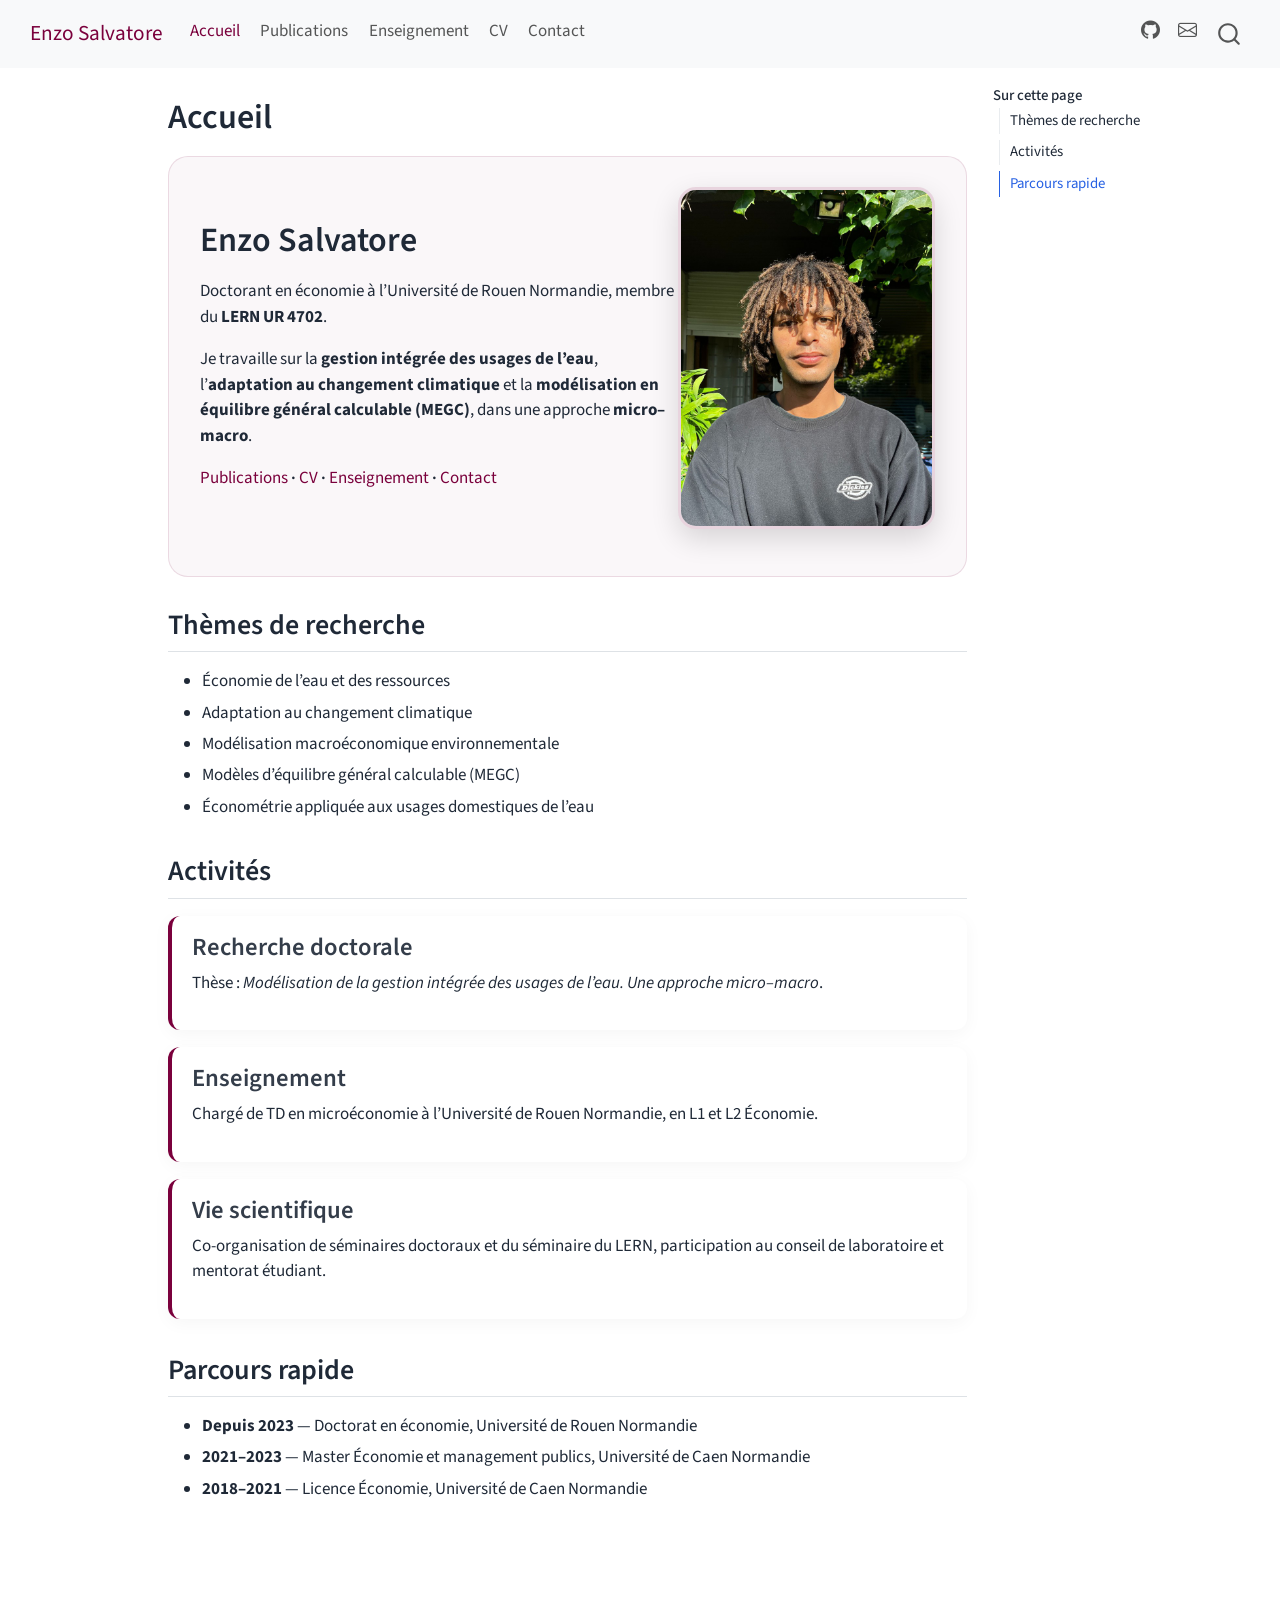
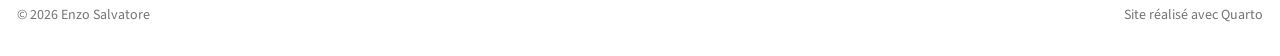
==== docs/index.html @ 24134908 "Premier site" ====
<!DOCTYPE html>
<html xmlns="http://www.w3.org/1999/xhtml" lang="fr" xml:lang="fr"><head>

<meta charset="utf-8">
<meta name="generator" content="quarto-1.9.36">

<meta name="viewport" content="width=device-width, initial-scale=1.0, user-scalable=yes">


<title>Accueil – Enzo Salvatore</title>
<style>
/* Default styles provided by pandoc.
** See https://pandoc.org/MANUAL.html#variables-for-html for config info.
*/
code{white-space: pre-wrap;}
span.smallcaps{font-variant: small-caps;}
div.columns{display: flex; gap: min(4vw, 1.5em);}
div.column{flex: auto; overflow-x: auto;}
div.hanging-indent{margin-left: 1.5em; text-indent: -1.5em;}
ul.task-list{list-style: none;}
ul.task-list li input[type="checkbox"] {
  width: 0.8em;
  margin: 0 0.8em 0.2em -1em; /* quarto-specific, see https://github.com/quarto-dev/quarto-cli/issues/4556 */ 
  vertical-align: middle;
}
</style>


<script src="site_libs/quarto-nav/quarto-nav.js"></script>
<script src="site_libs/quarto-nav/headroom.min.js"></script>
<script src="site_libs/clipboard/clipboard.min.js"></script>
<script src="site_libs/quarto-search/autocomplete.umd.js"></script>
<script src="site_libs/quarto-search/fuse.min.js"></script>
<script src="site_libs/quarto-search/quarto-search.js"></script>
<meta name="quarto:offset" content="./">
<script src="site_libs/quarto-html/quarto.js" type="module"></script>
<script src="site_libs/quarto-html/tabsets/tabsets.js" type="module"></script>
<script src="site_libs/quarto-html/popper.min.js"></script>
<script src="site_libs/quarto-html/tippy.umd.min.js"></script>
<script src="site_libs/quarto-html/anchor.min.js"></script>
<link href="site_libs/quarto-html/tippy.css" rel="stylesheet">
<link href="site_libs/quarto-html/quarto-syntax-highlighting-845c23b38eaddc0f92fda52bfe77a8c8.css" rel="stylesheet" id="quarto-text-highlighting-styles">
<script src="site_libs/bootstrap/bootstrap.min.js"></script>
<link href="site_libs/bootstrap/bootstrap-icons.css" rel="stylesheet">
<link href="site_libs/bootstrap/bootstrap-a0f9fd0d421825b736dc1bbcbcba2219.min.css" rel="stylesheet" append-hash="true" id="quarto-bootstrap" data-mode="light">
<script id="quarto-search-options" type="application/json">{
  "location": "navbar",
  "copy-button": false,
  "collapse-after": 3,
  "panel-placement": "end",
  "type": "overlay",
  "limit": 50,
  "keyboard-shortcut": [
    "f",
    "/",
    "s"
  ],
  "show-item-context": false,
  "language": {
    "search-no-results-text": "Pas de résultats",
    "search-matching-documents-text": "documents trouvés",
    "search-copy-link-title": "Copier le lien vers la recherche",
    "search-hide-matches-text": "Cacher les correspondances additionnelles",
    "search-more-match-text": "correspondance de plus dans ce document",
    "search-more-matches-text": "correspondances de plus dans ce document",
    "search-clear-button-title": "Effacer",
    "search-text-placeholder": "",
    "search-detached-cancel-button-title": "Annuler",
    "search-submit-button-title": "Envoyer",
    "search-label": "Recherche"
  }
}</script>
<style>html{ scroll-behavior: smooth; }</style>


<link rel="stylesheet" href="styles.css">
</head>

<body class="nav-fixed quarto-light">

<div id="quarto-search-results"></div>
  <header id="quarto-header" class="headroom fixed-top">
    <nav class="navbar navbar-expand-lg " data-bs-theme="dark">
      <div class="navbar-container container-fluid">
      <div class="navbar-brand-container mx-auto">
    <a class="navbar-brand" href="./index.html">
    <span class="navbar-title">Enzo Salvatore</span>
    </a>
  </div>
            <div id="quarto-search" class="" title="Recherche"></div>
          <button class="navbar-toggler" type="button" data-bs-toggle="collapse" data-bs-target="#navbarCollapse" aria-controls="navbarCollapse" role="menu" aria-expanded="false" aria-label="Basculer la navigation" onclick="if (window.quartoToggleHeadroom) { window.quartoToggleHeadroom(); }">
  <span class="navbar-toggler-icon"></span>
</button>
          <div class="collapse navbar-collapse" id="navbarCollapse">
            <ul class="navbar-nav navbar-nav-scroll me-auto">
  <li class="nav-item">
    <a class="nav-link active" href="./index.html" aria-current="page"> 
<span class="menu-text">Accueil</span></a>
  </li>  
  <li class="nav-item">
    <a class="nav-link" href="./publications.html"> 
<span class="menu-text">Publications</span></a>
  </li>  
  <li class="nav-item">
    <a class="nav-link" href="./enseignement.html"> 
<span class="menu-text">Enseignement</span></a>
  </li>  
  <li class="nav-item">
    <a class="nav-link" href="./cv.html"> 
<span class="menu-text">CV</span></a>
  </li>  
  <li class="nav-item">
    <a class="nav-link" href="./contact.html"> 
<span class="menu-text">Contact</span></a>
  </li>  
</ul>
            <ul class="navbar-nav navbar-nav-scroll ms-auto">
  <li class="nav-item compact">
    <a class="nav-link" href="https://github.com/VOTRE-USERNAME"> <i class="bi bi-github" role="img">
</i> 
<span class="menu-text"></span></a>
  </li>  
  <li class="nav-item compact">
    <a class="nav-link" href="mailto:enzo.salvatore@univ-rouen.fr"> <i class="bi bi-envelope" role="img">
</i> 
<span class="menu-text"></span></a>
  </li>  
</ul>
          </div> <!-- /navcollapse -->
            <div class="quarto-navbar-tools">
</div>
      </div> <!-- /container-fluid -->
    </nav>
</header>
<!-- content -->
<div id="quarto-content" class="quarto-container page-columns page-rows-contents page-layout-article page-navbar">
<!-- sidebar -->
<!-- margin-sidebar -->
    <div id="quarto-margin-sidebar" class="sidebar margin-sidebar">
        <nav id="TOC" role="doc-toc" class="toc-active">
    <h2 id="toc-title">Sur cette page</h2>
   
  <ul>
  <li><a href="#thèmes-de-recherche" id="toc-thèmes-de-recherche" class="nav-link active" data-scroll-target="#thèmes-de-recherche">Thèmes de recherche</a></li>
  <li><a href="#activités" id="toc-activités" class="nav-link" data-scroll-target="#activités">Activités</a>
  <ul class="collapse">
  <li><a href="#recherche-doctorale" id="toc-recherche-doctorale" class="nav-link" data-scroll-target="#recherche-doctorale">Recherche doctorale</a></li>
  <li><a href="#enseignement" id="toc-enseignement" class="nav-link" data-scroll-target="#enseignement">Enseignement</a></li>
  <li><a href="#vie-scientifique" id="toc-vie-scientifique" class="nav-link" data-scroll-target="#vie-scientifique">Vie scientifique</a></li>
  </ul></li>
  <li><a href="#parcours-rapide" id="toc-parcours-rapide" class="nav-link" data-scroll-target="#parcours-rapide">Parcours rapide</a></li>
  </ul>
</nav>
    </div>
<!-- main -->
<main class="content" id="quarto-document-content">

<header id="title-block-header" class="quarto-title-block default">
<div class="quarto-title">
<h1 class="title">Accueil</h1>
</div>



<div class="quarto-title-meta">

    
  
    
  </div>
  


</header>


<div class="hero-box">
<div class="columns">
<div class="column" style="width:65%;">
<section id="enzo-salvatore" class="level1">
<h1>Enzo Salvatore</h1>
<p>Doctorant en économie à l’Université de Rouen Normandie, membre du <strong>LERN UR 4702</strong>.</p>
<p>Je travaille sur la <strong>gestion intégrée des usages de l’eau</strong>, l’<strong>adaptation au changement climatique</strong> et la <strong>modélisation en équilibre général calculable (MEGC)</strong>, dans une approche <strong>micro–macro</strong>.</p>
<div class="link-row">
<p><a href="./publications.html">Publications</a> · <a href="./cv.html">CV</a> · <a href="./enseignement.html">Enseignement</a> · <a href="./contact.html">Contact</a></p>
</div>
</section>
</div><div class="column" style="width:35%;">
<p><img src="assets/img/photo-enzo.jpg" class="profile-photo img-fluid" alt="Portrait d'Enzo Salvatore"></p>
</div>
</div>
</div>
<section id="thèmes-de-recherche" class="level2">
<h2 class="anchored" data-anchor-id="thèmes-de-recherche">Thèmes de recherche</h2>
<ul>
<li>Économie de l’eau et des ressources</li>
<li>Adaptation au changement climatique</li>
<li>Modélisation macroéconomique environnementale</li>
<li>Modèles d’équilibre général calculable (MEGC)</li>
<li>Économétrie appliquée aux usages domestiques de l’eau</li>
</ul>
</section>
<section id="activités" class="level2">
<h2 class="anchored" data-anchor-id="activités">Activités</h2>
<section id="recherche-doctorale" class="level3 card-lite">
<h3 class="anchored" data-anchor-id="recherche-doctorale">Recherche doctorale</h3>
<p>Thèse : <em>Modélisation de la gestion intégrée des usages de l’eau. Une approche micro–macro</em>.</p>
</section>
<section id="enseignement" class="level3 card-lite">
<h3 class="anchored" data-anchor-id="enseignement">Enseignement</h3>
<p>Chargé de TD en microéconomie à l’Université de Rouen Normandie, en L1 et L2 Économie.</p>
</section>
<section id="vie-scientifique" class="level3 card-lite">
<h3 class="anchored" data-anchor-id="vie-scientifique">Vie scientifique</h3>
<p>Co-organisation de séminaires doctoraux et du séminaire du LERN, participation au conseil de laboratoire et mentorat étudiant.</p>
</section>
</section>
<section id="parcours-rapide" class="level2">
<h2 class="anchored" data-anchor-id="parcours-rapide">Parcours rapide</h2>
<ul>
<li><strong>Depuis 2023</strong> — Doctorat en économie, Université de Rouen Normandie</li>
<li><strong>2021–2023</strong> — Master Économie et management publics, Université de Caen Normandie</li>
<li><strong>2018–2021</strong> — Licence Économie, Université de Caen Normandie</li>
</ul>


</section>

</main> <!-- /main -->
<script id="quarto-html-after-body" type="application/javascript">
  window.document.addEventListener("DOMContentLoaded", function (event) {
    const icon = "";
    const anchorJS = new window.AnchorJS();
    anchorJS.options = {
      placement: 'right',
      icon: icon
    };
    anchorJS.add('.anchored');
    const isCodeAnnotation = (el) => {
      for (const clz of el.classList) {
        if (clz.startsWith('code-annotation-')) {                     
          return true;
        }
      }
      return false;
    }
    const onCopySuccess = function(e) {
      // button target
      const button = e.trigger;
      // don't keep focus
      button.blur();
      // flash "checked"
      button.classList.add('code-copy-button-checked');
      var currentTitle = button.getAttribute("title");
      button.setAttribute("title", "Copié");
      let tooltip;
      if (window.bootstrap) {
        button.setAttribute("data-bs-toggle", "tooltip");
        button.setAttribute("data-bs-placement", "left");
        button.setAttribute("data-bs-title", "Copié");
        tooltip = new bootstrap.Tooltip(button, 
          { trigger: "manual", 
            customClass: "code-copy-button-tooltip",
            offset: [0, -8]});
        tooltip.show();    
      }
      setTimeout(function() {
        if (tooltip) {
          tooltip.hide();
          button.removeAttribute("data-bs-title");
          button.removeAttribute("data-bs-toggle");
          button.removeAttribute("data-bs-placement");
        }
        button.setAttribute("title", currentTitle);
        button.classList.remove('code-copy-button-checked');
      }, 1000);
      // clear code selection
      e.clearSelection();
    }
    const getTextToCopy = function(trigger) {
      const outerScaffold = trigger.parentElement.cloneNode(true);
      const codeEl = outerScaffold.querySelector('code');
      for (const childEl of codeEl.children) {
        if (isCodeAnnotation(childEl)) {
          childEl.remove();
        }
      }
      return codeEl.innerText;
    }
    const clipboard = new window.ClipboardJS('.code-copy-button:not([data-in-quarto-modal])', {
      text: getTextToCopy
    });
    clipboard.on('success', onCopySuccess);
    if (window.document.getElementById('quarto-embedded-source-code-modal')) {
      const clipboardModal = new window.ClipboardJS('.code-copy-button[data-in-quarto-modal]', {
        text: getTextToCopy,
        container: window.document.getElementById('quarto-embedded-source-code-modal')
      });
      clipboardModal.on('success', onCopySuccess);
    }
      var localhostRegex = new RegExp(/^(?:http|https):\/\/localhost\:?[0-9]*\//);
      var mailtoRegex = new RegExp(/^mailto:/);
        var filterRegex = new RegExp("https:\/\/VOTRE-USERNAME\.github\.io\/site-perso\/");
      var isInternal = (href) => {
          return filterRegex.test(href) || localhostRegex.test(href) || mailtoRegex.test(href);
      }
      // Inspect non-navigation links and adorn them if external
     var links = window.document.querySelectorAll('a[href]:not(.nav-link):not(.navbar-brand):not(.toc-action):not(.sidebar-link):not(.sidebar-item-toggle):not(.pagination-link):not(.no-external):not([aria-hidden]):not(.dropdown-item):not(.quarto-navigation-tool):not(.about-link)');
      for (var i=0; i<links.length; i++) {
        const link = links[i];
        if (!isInternal(link.href)) {
          // undo the damage that might have been done by quarto-nav.js in the case of
          // links that we want to consider external
          if (link.dataset.originalHref !== undefined) {
            link.href = link.dataset.originalHref;
          }
        }
      }
    function tippyHover(el, contentFn, onTriggerFn, onUntriggerFn) {
      const config = {
        allowHTML: true,
        maxWidth: 500,
        delay: 100,
        arrow: false,
        appendTo: function(el) {
            return el.parentElement;
        },
        interactive: true,
        interactiveBorder: 10,
        theme: 'quarto',
        placement: 'bottom-start',
      };
      if (contentFn) {
        config.content = contentFn;
      }
      if (onTriggerFn) {
        config.onTrigger = onTriggerFn;
      }
      if (onUntriggerFn) {
        config.onUntrigger = onUntriggerFn;
      }
      window.tippy(el, config); 
    }
    const noterefs = window.document.querySelectorAll('a[role="doc-noteref"]');
    for (var i=0; i<noterefs.length; i++) {
      const ref = noterefs[i];
      tippyHover(ref, function() {
        // use id or data attribute instead here
        let href = ref.getAttribute('data-footnote-href') || ref.getAttribute('href');
        try { href = new URL(href).hash; } catch {}
        const id = href.replace(/^#\/?/, "");
        const note = window.document.getElementById(id);
        if (note) {
          return note.innerHTML;
        } else {
          return "";
        }
      });
    }
    const xrefs = window.document.querySelectorAll('a.quarto-xref');
    const processXRef = (id, note) => {
      // Strip column container classes
      const stripColumnClz = (el) => {
        el.classList.remove("page-full", "page-columns");
        if (el.children) {
          for (const child of el.children) {
            stripColumnClz(child);
          }
        }
      }
      stripColumnClz(note)
      if (id === null || id.startsWith('sec-')) {
        // Special case sections, only their first couple elements
        const container = document.createElement("div");
        if (note.children && note.children.length > 2) {
          container.appendChild(note.children[0].cloneNode(true));
          for (let i = 1; i < note.children.length; i++) {
            const child = note.children[i];
            if (child.tagName === "P" && child.innerText === "") {
              continue;
            } else {
              container.appendChild(child.cloneNode(true));
              break;
            }
          }
          if (window.Quarto?.typesetMath) {
            window.Quarto.typesetMath(container);
          }
          return container.innerHTML
        } else {
          if (window.Quarto?.typesetMath) {
            window.Quarto.typesetMath(note);
          }
          return note.innerHTML;
        }
      } else {
        // Remove any anchor links if they are present
        const anchorLink = note.querySelector('a.anchorjs-link');
        if (anchorLink) {
          anchorLink.remove();
        }
        if (window.Quarto?.typesetMath) {
          window.Quarto.typesetMath(note);
        }
        if (note.classList.contains("callout")) {
          return note.outerHTML;
        } else {
          return note.innerHTML;
        }
      }
    }
    for (var i=0; i<xrefs.length; i++) {
      const xref = xrefs[i];
      tippyHover(xref, undefined, function(instance) {
        instance.disable();
        let url = xref.getAttribute('href');
        let hash = undefined; 
        if (url.startsWith('#')) {
          hash = url;
        } else {
          try { hash = new URL(url).hash; } catch {}
        }
        if (hash) {
          const id = hash.replace(/^#\/?/, "");
          const note = window.document.getElementById(id);
          if (note !== null) {
            try {
              const html = processXRef(id, note.cloneNode(true));
              instance.setContent(html);
            } finally {
              instance.enable();
              instance.show();
            }
          } else {
            // See if we can fetch this
            fetch(url.split('#')[0])
            .then(res => res.text())
            .then(html => {
              const parser = new DOMParser();
              const htmlDoc = parser.parseFromString(html, "text/html");
              const note = htmlDoc.getElementById(id);
              if (note !== null) {
                const html = processXRef(id, note);
                instance.setContent(html);
              } 
            }).finally(() => {
              instance.enable();
              instance.show();
            });
          }
        } else {
          // See if we can fetch a full url (with no hash to target)
          // This is a special case and we should probably do some content thinning / targeting
          fetch(url)
          .then(res => res.text())
          .then(html => {
            const parser = new DOMParser();
            const htmlDoc = parser.parseFromString(html, "text/html");
            const note = htmlDoc.querySelector('main.content');
            if (note !== null) {
              // This should only happen for chapter cross references
              // (since there is no id in the URL)
              // remove the first header
              if (note.children.length > 0 && note.children[0].tagName === "HEADER") {
                note.children[0].remove();
              }
              const html = processXRef(null, note);
              instance.setContent(html);
            } 
          }).finally(() => {
            instance.enable();
            instance.show();
          });
        }
      }, function(instance) {
      });
    }
        let selectedAnnoteEl;
        const selectorForAnnotation = ( cell, annotation) => {
          let cellAttr = 'data-code-cell="' + cell + '"';
          let lineAttr = 'data-code-annotation="' +  annotation + '"';
          const selector = 'span[' + cellAttr + '][' + lineAttr + ']';
          return selector;
        }
        const selectCodeLines = (annoteEl) => {
          const doc = window.document;
          const targetCell = annoteEl.getAttribute("data-target-cell");
          const targetAnnotation = annoteEl.getAttribute("data-target-annotation");
          const annoteSpan = window.document.querySelector(selectorForAnnotation(targetCell, targetAnnotation));
          const lines = annoteSpan.getAttribute("data-code-lines").split(",");
          const lineIds = lines.map((line) => {
            return targetCell + "-" + line;
          })
          let top = null;
          let height = null;
          let parent = null;
          if (lineIds.length > 0) {
              //compute the position of the single el (top and bottom and make a div)
              const el = window.document.getElementById(lineIds[0]);
              top = el.offsetTop;
              height = el.offsetHeight;
              parent = el.parentElement.parentElement;
            if (lineIds.length > 1) {
              const lastEl = window.document.getElementById(lineIds[lineIds.length - 1]);
              const bottom = lastEl.offsetTop + lastEl.offsetHeight;
              height = bottom - top;
            }
            if (top !== null && height !== null && parent !== null) {
              // cook up a div (if necessary) and position it 
              let div = window.document.getElementById("code-annotation-line-highlight");
              if (div === null) {
                div = window.document.createElement("div");
                div.setAttribute("id", "code-annotation-line-highlight");
                div.style.position = 'absolute';
                parent.appendChild(div);
              }
              div.style.top = top - 2 + "px";
              div.style.height = height + 4 + "px";
              div.style.left = 0;
              let gutterDiv = window.document.getElementById("code-annotation-line-highlight-gutter");
              if (gutterDiv === null) {
                gutterDiv = window.document.createElement("div");
                gutterDiv.setAttribute("id", "code-annotation-line-highlight-gutter");
                gutterDiv.style.position = 'absolute';
                const codeCell = window.document.getElementById(targetCell);
                const gutter = codeCell.querySelector('.code-annotation-gutter');
                gutter.appendChild(gutterDiv);
              }
              gutterDiv.style.top = top - 2 + "px";
              gutterDiv.style.height = height + 4 + "px";
            }
            selectedAnnoteEl = annoteEl;
          }
        };
        const unselectCodeLines = () => {
          const elementsIds = ["code-annotation-line-highlight", "code-annotation-line-highlight-gutter"];
          elementsIds.forEach((elId) => {
            const div = window.document.getElementById(elId);
            if (div) {
              div.remove();
            }
          });
          selectedAnnoteEl = undefined;
        };
          // Handle positioning of the toggle
      window.addEventListener(
        "resize",
        throttle(() => {
          elRect = undefined;
          if (selectedAnnoteEl) {
            selectCodeLines(selectedAnnoteEl);
          }
        }, 10)
      );
      function throttle(fn, ms) {
      let throttle = false;
      let timer;
        return (...args) => {
          if(!throttle) { // first call gets through
              fn.apply(this, args);
              throttle = true;
          } else { // all the others get throttled
              if(timer) clearTimeout(timer); // cancel #2
              timer = setTimeout(() => {
                fn.apply(this, args);
                timer = throttle = false;
              }, ms);
          }
        };
      }
        // Attach click handler to the DT
        const annoteDls = window.document.querySelectorAll('dt[data-target-cell]');
        for (const annoteDlNode of annoteDls) {
          annoteDlNode.addEventListener('click', (event) => {
            const clickedEl = event.target;
            if (clickedEl !== selectedAnnoteEl) {
              unselectCodeLines();
              const activeEl = window.document.querySelector('dt[data-target-cell].code-annotation-active');
              if (activeEl) {
                activeEl.classList.remove('code-annotation-active');
              }
              selectCodeLines(clickedEl);
              clickedEl.classList.add('code-annotation-active');
            } else {
              // Unselect the line
              unselectCodeLines();
              clickedEl.classList.remove('code-annotation-active');
            }
          });
        }
    const findCites = (el) => {
      const parentEl = el.parentElement;
      if (parentEl) {
        const cites = parentEl.dataset.cites;
        if (cites) {
          return {
            el,
            cites: cites.split(' ')
          };
        } else {
          return findCites(el.parentElement)
        }
      } else {
        return undefined;
      }
    };
    var bibliorefs = window.document.querySelectorAll('a[role="doc-biblioref"]');
    for (var i=0; i<bibliorefs.length; i++) {
      const ref = bibliorefs[i];
      const citeInfo = findCites(ref);
      if (citeInfo) {
        tippyHover(citeInfo.el, function() {
          var popup = window.document.createElement('div');
          citeInfo.cites.forEach(function(cite) {
            var citeDiv = window.document.createElement('div');
            citeDiv.classList.add('hanging-indent');
            citeDiv.classList.add('csl-entry');
            var biblioDiv = window.document.getElementById('ref-' + cite);
            if (biblioDiv) {
              citeDiv.innerHTML = biblioDiv.innerHTML;
            }
            popup.appendChild(citeDiv);
          });
          return popup.innerHTML;
        });
      }
    }
  });
  </script>
</div> <!-- /content -->
<footer class="footer">
  <div class="nav-footer">
    <div class="nav-footer-left">
<p>© 2026 Enzo Salvatore</p>
</div>   
    <div class="nav-footer-center">
      &nbsp;
    </div>
    <div class="nav-footer-right">
<p>Site réalisé avec Quarto</p>
</div>
  </div>
</footer>




<script src="site_libs/quarto-html/zenscroll-min.js"></script>
</body></html>
---- docs/site_libs/quarto-html/tippy.css ----
.tippy-box[data-animation=fade][data-state=hidden]{opacity:0}[data-tippy-root]{max-width:calc(100vw - 10px)}.tippy-box{position:relative;background-color:#333;color:#fff;border-radius:4px;font-size:14px;line-height:1.4;white-space:normal;outline:0;transition-property:transform,visibility,opacity}.tippy-box[data-placement^=top]>.tippy-arrow{bottom:0}.tippy-box[data-placement^=top]>.tippy-arrow:before{bottom:-7px;left:0;border-width:8px 8px 0;border-top-color:initial;transform-origin:center top}.tippy-box[data-placement^=bottom]>.tippy-arrow{top:0}.tippy-box[data-placement^=bottom]>.tippy-arrow:before{top:-7px;left:0;border-width:0 8px 8px;border-bottom-color:initial;transform-origin:center bottom}.tippy-box[data-placement^=left]>.tippy-arrow{right:0}.tippy-box[data-placement^=left]>.tippy-arrow:before{border-width:8px 0 8px 8px;border-left-color:initial;right:-7px;transform-origin:center left}.tippy-box[data-placement^=right]>.tippy-arrow{left:0}.tippy-box[data-placement^=right]>.tippy-arrow:before{left:-7px;border-width:8px 8px 8px 0;border-right-color:initial;transform-origin:center right}.tippy-box[data-inertia][data-state=visible]{transition-timing-function:cubic-bezier(.54,1.5,.38,1.11)}.tippy-arrow{width:16px;height:16px;color:#333}.tippy-arrow:before{content:"";position:absolute;border-color:transparent;border-style:solid}.tippy-content{position:relative;padding:5px 9px;z-index:1}
---- docs/site_libs/quarto-html/quarto-syntax-highlighting-845c23b38eaddc0f92fda52bfe77a8c8.css ----
/* quarto syntax highlight colors */
:root {
  --quarto-hl-ot-color: #003B4F;
  --quarto-hl-at-color: #657422;
  --quarto-hl-ss-color: #20794D;
  --quarto-hl-an-color: #5E5E5E;
  --quarto-hl-fu-color: #4758AB;
  --quarto-hl-st-color: #20794D;
  --quarto-hl-cf-color: #003B4F;
  --quarto-hl-op-color: #5E5E5E;
  --quarto-hl-er-color: #AD0000;
  --quarto-hl-bn-color: #AD0000;
  --quarto-hl-al-color: #AD0000;
  --quarto-hl-va-color: #111111;
  --quarto-hl-bu-color: inherit;
  --quarto-hl-ex-color: inherit;
  --quarto-hl-pp-color: #AD0000;
  --quarto-hl-in-color: #5E5E5E;
  --quarto-hl-vs-color: #20794D;
  --quarto-hl-wa-color: #5E5E5E;
  --quarto-hl-do-color: #5E5E5E;
  --quarto-hl-im-color: #00769E;
  --quarto-hl-ch-color: #20794D;
  --quarto-hl-dt-color: #AD0000;
  --quarto-hl-fl-color: #AD0000;
  --quarto-hl-co-color: #5E5E5E;
  --quarto-hl-cv-color: #5E5E5E;
  --quarto-hl-cn-color: #8f5902;
  --quarto-hl-sc-color: #5E5E5E;
  --quarto-hl-dv-color: #AD0000;
  --quarto-hl-kw-color: #003B4F;
}

/* other quarto variables */
:root {
  --quarto-font-monospace: SFMono-Regular, Menlo, Monaco, Consolas, "Liberation Mono", "Courier New", monospace;
}

/* syntax highlight based on Pandoc's rules */
pre > code.sourceCode > span {
  color: #003B4F;
}

code.sourceCode > span {
  color: #003B4F;
}

div.sourceCode,
div.sourceCode pre.sourceCode {
  color: #003B4F;
}

/* Normal */
code span {
  color: #003B4F;
}

/* Alert */
code span.al {
  color: #AD0000;
  font-style: inherit;
}

/* Annotation */
code span.an {
  color: #5E5E5E;
  font-style: inherit;
}

/* Attribute */
code span.at {
  color: #657422;
  font-style: inherit;
}

/* BaseN */
code span.bn {
  color: #AD0000;
  font-style: inherit;
}

/* BuiltIn */
code span.bu {
  font-style: inherit;
}

/* ControlFlow */
code span.cf {
  color: #003B4F;
  font-weight: bold;
  font-style: inherit;
}

/* Char */
code span.ch {
  color: #20794D;
  font-style: inherit;
}

/* Constant */
code span.cn {
  color: #8f5902;
  font-style: inherit;
}

/* Comment */
code span.co {
  color: #5E5E5E;
  font-style: inherit;
}

/* CommentVar */
code span.cv {
  color: #5E5E5E;
  font-style: italic;
}

/* Documentation */
code span.do {
  color: #5E5E5E;
  font-style: italic;
}

/* DataType */
code span.dt {
  color: #AD0000;
  font-style: inherit;
}

/* DecVal */
code span.dv {
  color: #AD0000;
  font-style: inherit;
}

/* Error */
code span.er {
  color: #AD0000;
  font-style: inherit;
}

/* Extension */
code span.ex {
  font-style: inherit;
}

/* Float */
code span.fl {
  color: #AD0000;
  font-style: inherit;
}

/* Function */
code span.fu {
  color: #4758AB;
  font-style: inherit;
}

/* Import */
code span.im {
  color: #00769E;
  font-style: inherit;
}

/* Information */
code span.in {
  color: #5E5E5E;
  font-style: inherit;
}

/* Keyword */
code span.kw {
  color: #003B4F;
  font-weight: bold;
  font-style: inherit;
}

/* Operator */
code span.op {
  color: #5E5E5E;
  font-style: inherit;
}

/* Other */
code span.ot {
  color: #003B4F;
  font-style: inherit;
}

/* Preprocessor */
code span.pp {
  color: #AD0000;
  font-style: inherit;
}

/* SpecialChar */
code span.sc {
  color: #5E5E5E;
  font-style: inherit;
}

/* SpecialString */
code span.ss {
  color: #20794D;
  font-style: inherit;
}

/* String */
code span.st {
  color: #20794D;
  font-style: inherit;
}

/* Variable */
code span.va {
  color: #111111;
  font-style: inherit;
}

/* VerbatimString */
code span.vs {
  color: #20794D;
  font-style: inherit;
}

/* Warning */
code span.wa {
  color: #5E5E5E;
  font-style: italic;
}

.prevent-inlining {
  content: "</";
}

/*# sourceMappingURL=ac89f0bb514bba72461919f78549e31c.css.map */
---- docs/styles.css ----
:root {
  --enzo-bordeaux: #7a003c;
  --enzo-bordeaux-dark: #5d002e;
  --enzo-text: #1f2937;
  --enzo-muted: #6b7280;
  --enzo-bg-soft: #faf7f9;
  --enzo-border: rgba(122, 0, 60, 0.12);
}

body {
  color: var(--enzo-text);
}

a {
  color: var(--enzo-bordeaux);
  text-decoration: none;
}

a:hover {
  color: var(--enzo-bordeaux-dark);
  text-decoration: underline;
}

.navbar-brand,
.navbar-nav .nav-link.active,
.navbar-nav .nav-link:hover {
  color: var(--enzo-bordeaux) !important;
}

.quarto-title-banner {
  background: linear-gradient(90deg, rgba(122, 0, 60, 0.08), rgba(122, 0, 60, 0.02));
}

.hero-box {
  padding: 1.8rem;
  border: 1px solid var(--enzo-border);
  border-radius: 20px;
  background: var(--enzo-bg-soft);
  margin-bottom: 1.8rem;
}

.lead-text {
  font-size: 1.08rem;
  line-height: 1.7;
}

.link-row {
  margin-top: 1rem;
  font-weight: 600;
}

img.profile-photo {
  width: 280px;
  max-width: 100%;
  height: auto;
  border-radius: 18px;
  display: block;
  margin: 0 auto;
  box-shadow: 0 10px 28px rgba(0, 0, 0, 0.14);
  border: 3px solid rgba(122, 0, 60, 0.14);
}

.card-lite {
  padding: 1rem 1.2rem;
  border-left: 4px solid var(--enzo-bordeaux);
  background: #fff;
  box-shadow: 0 4px 18px rgba(0,0,0,0.04);
  border-radius: 12px;
  margin-bottom: 1rem;
}

.card-lite h3,
.card-lite h4 {
  margin-top: 0;
}

.section-note {
  color: var(--enzo-muted);
  font-size: 0.96rem;
}

.cv-block {
  margin-bottom: 1.5rem;
}

.cv-block h2,
.cv-block h3 {
  color: var(--enzo-bordeaux);
}

.contact-list li,
.quick-list li,
ul li {
  margin-bottom: 0.35rem;
}

.soft-box {
  padding: 1rem 1.2rem;
  background: var(--enzo-bg-soft);
  border: 1px solid var(--enzo-border);
  border-radius: 14px;
  margin-bottom: 1rem;
}

@media (max-width: 900px) {
  .hero-box {
    padding: 1.2rem;
  }

  img.profile-photo {
    width: 240px;
    margin-top: 0.5rem;
  }
}
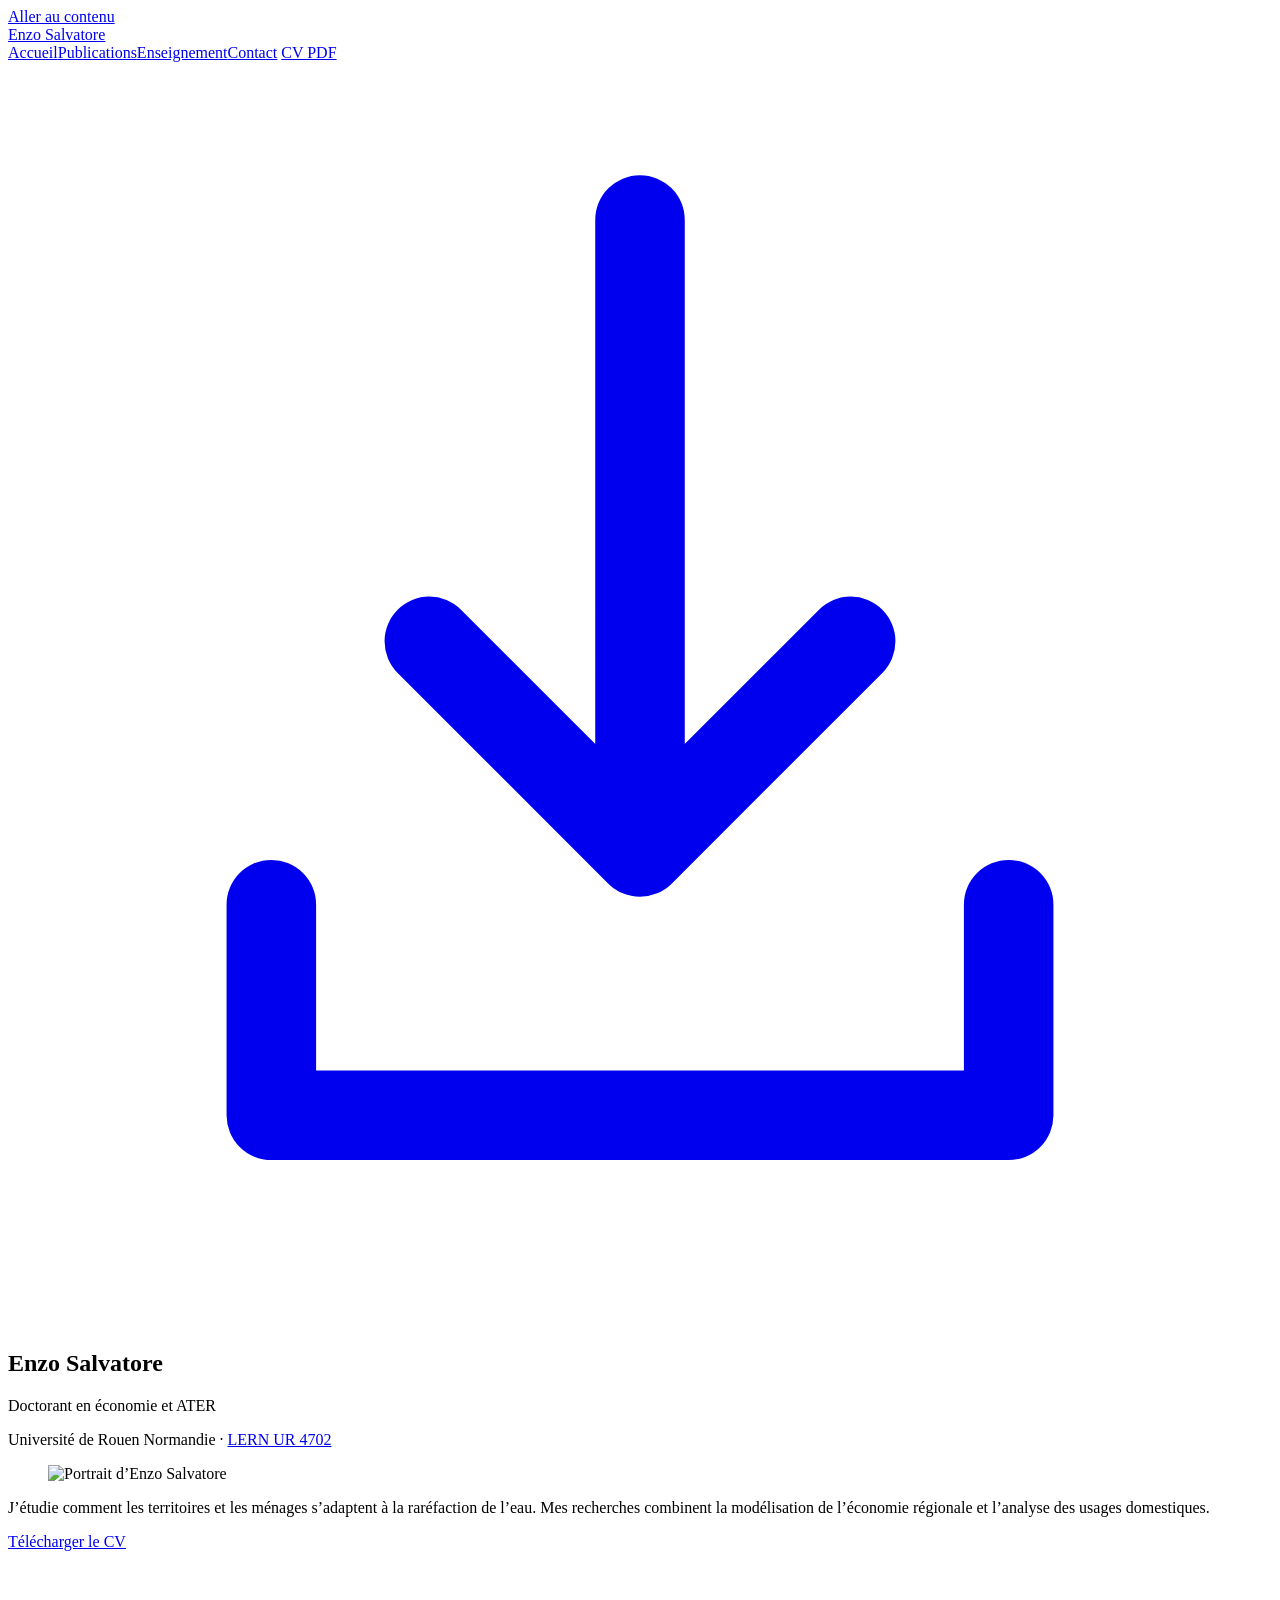
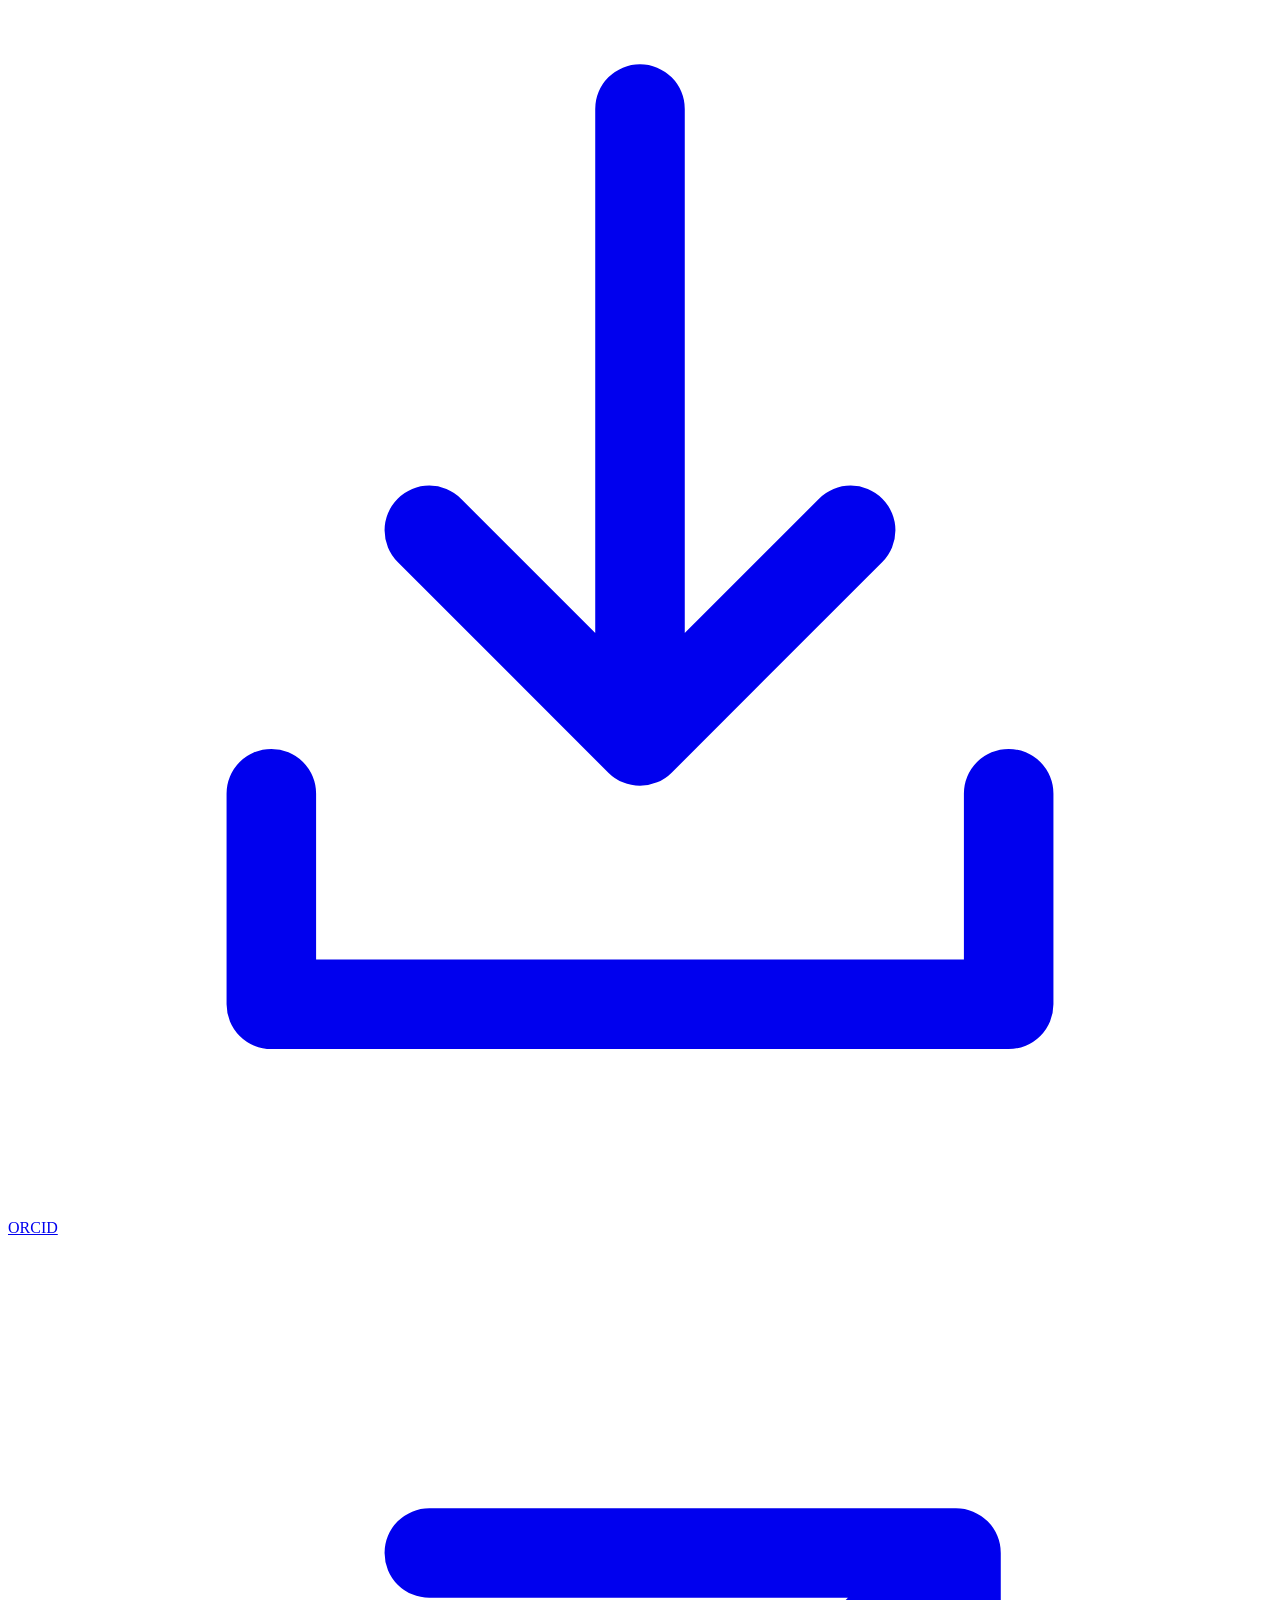
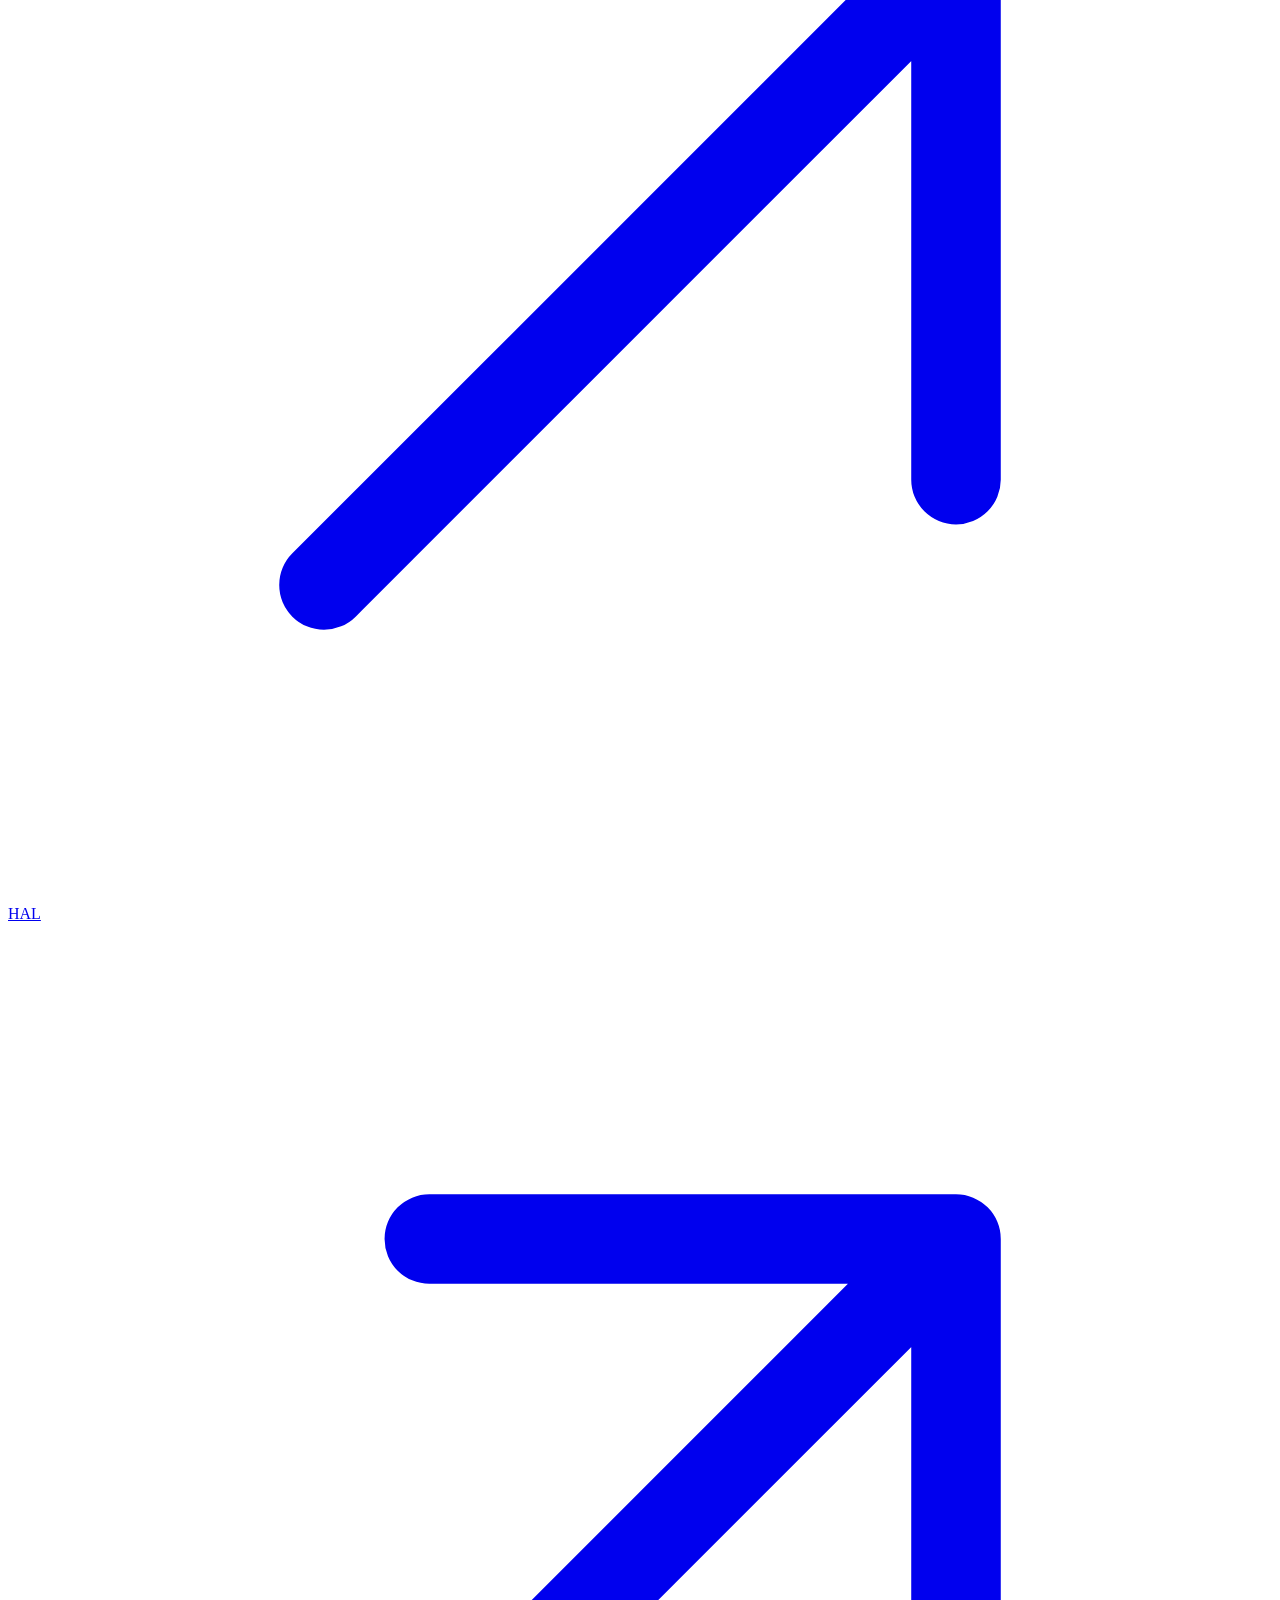
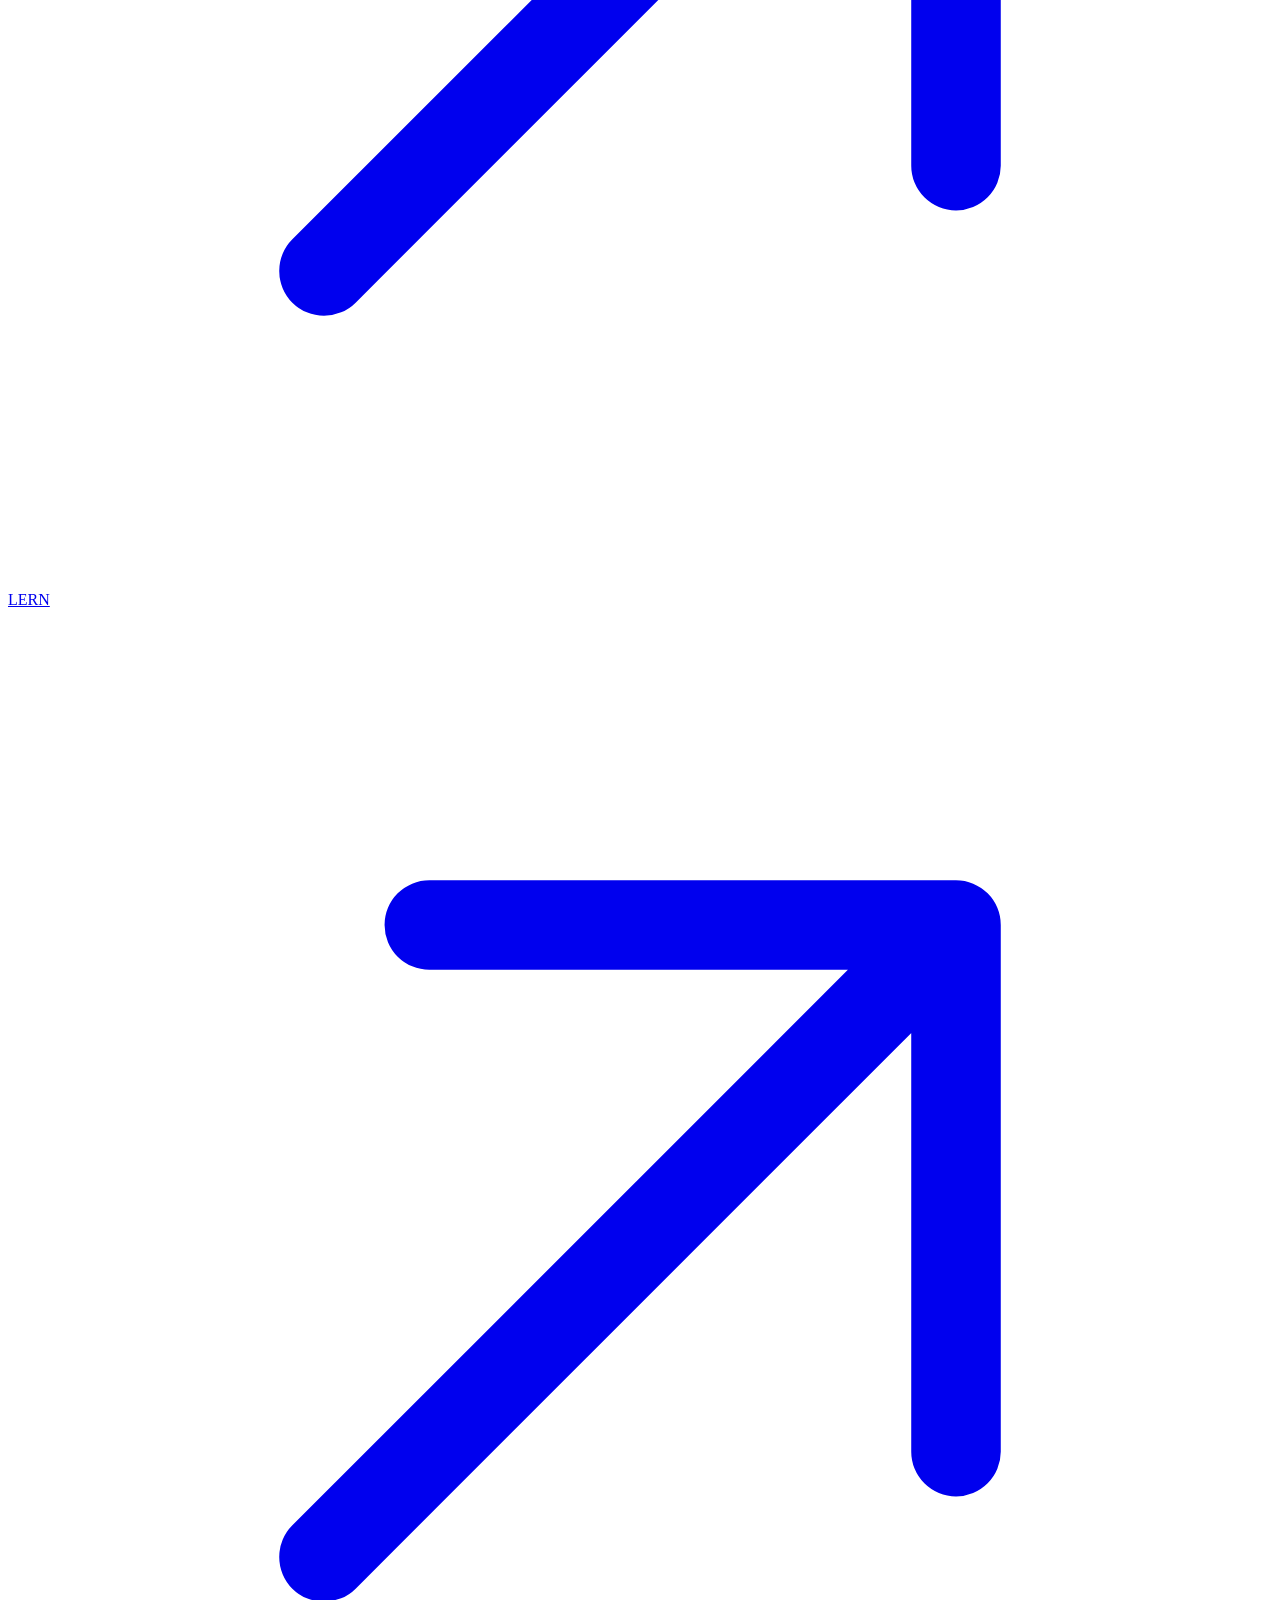
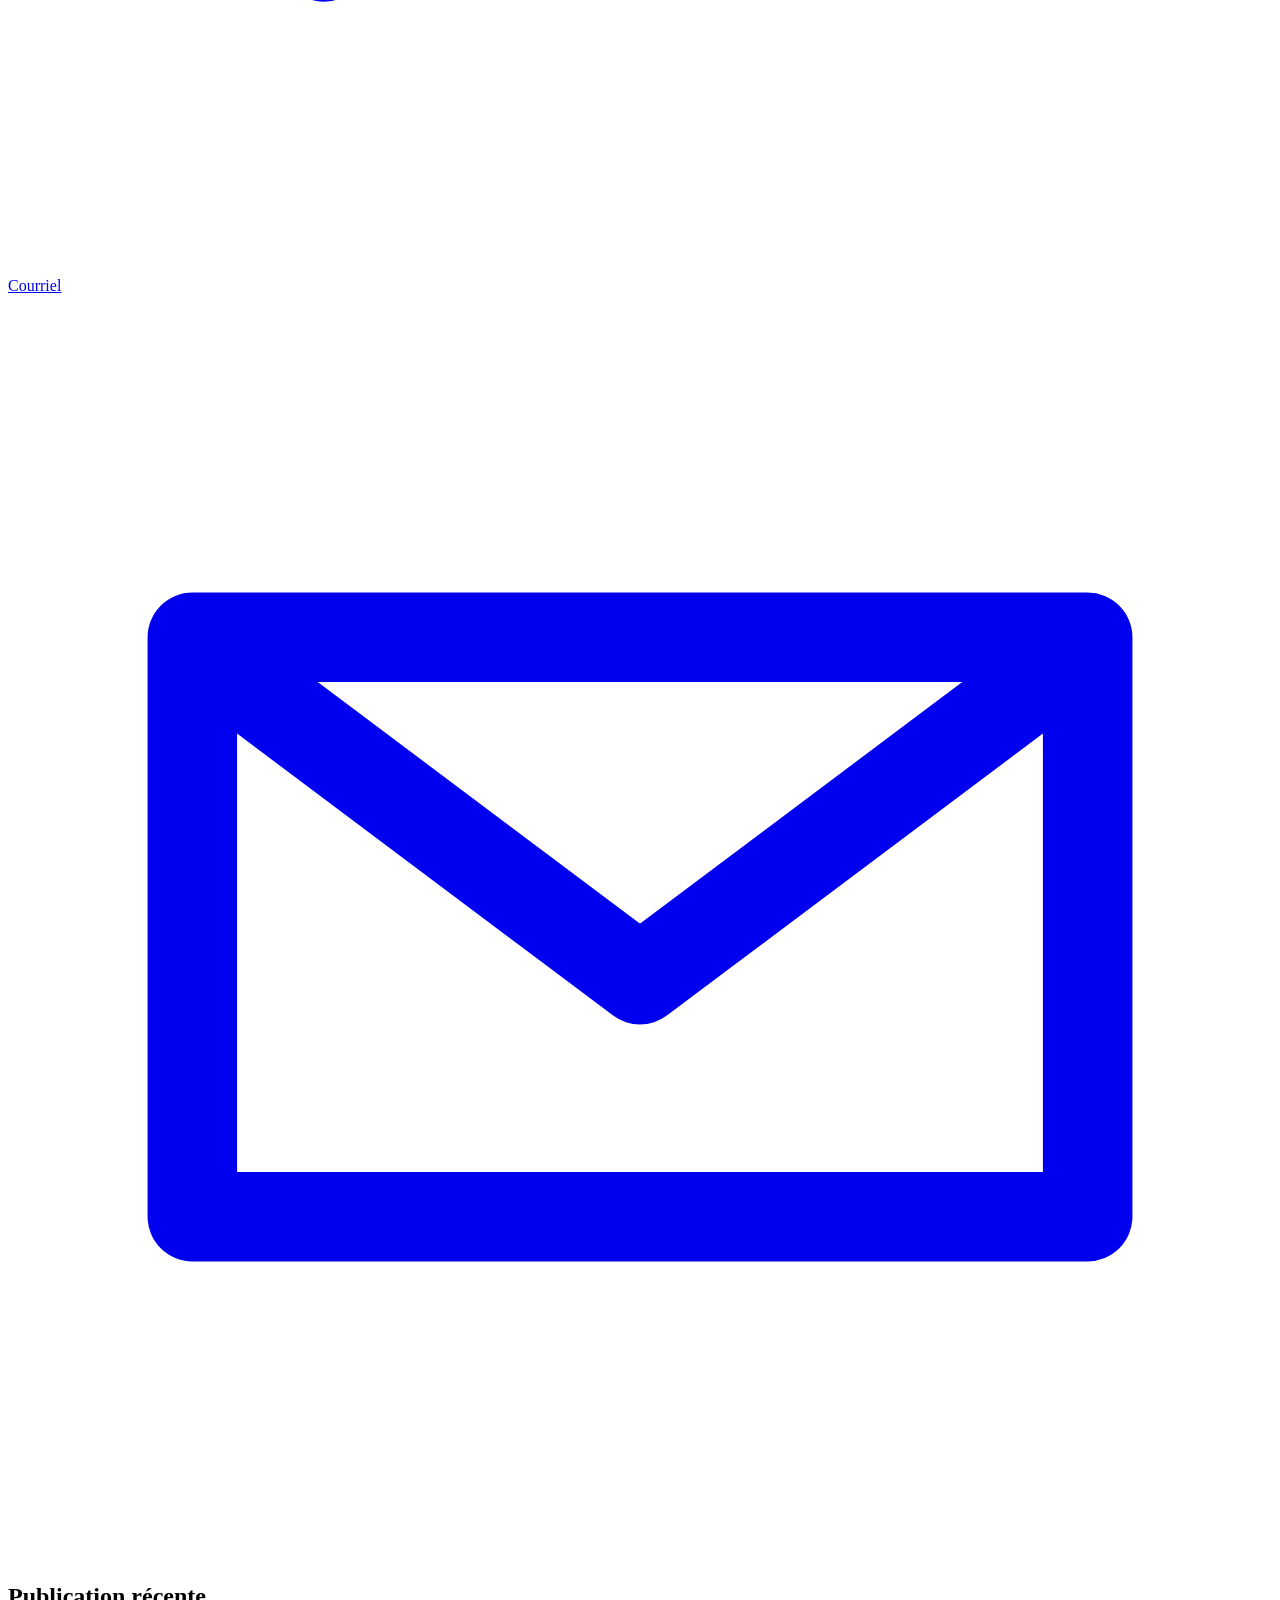
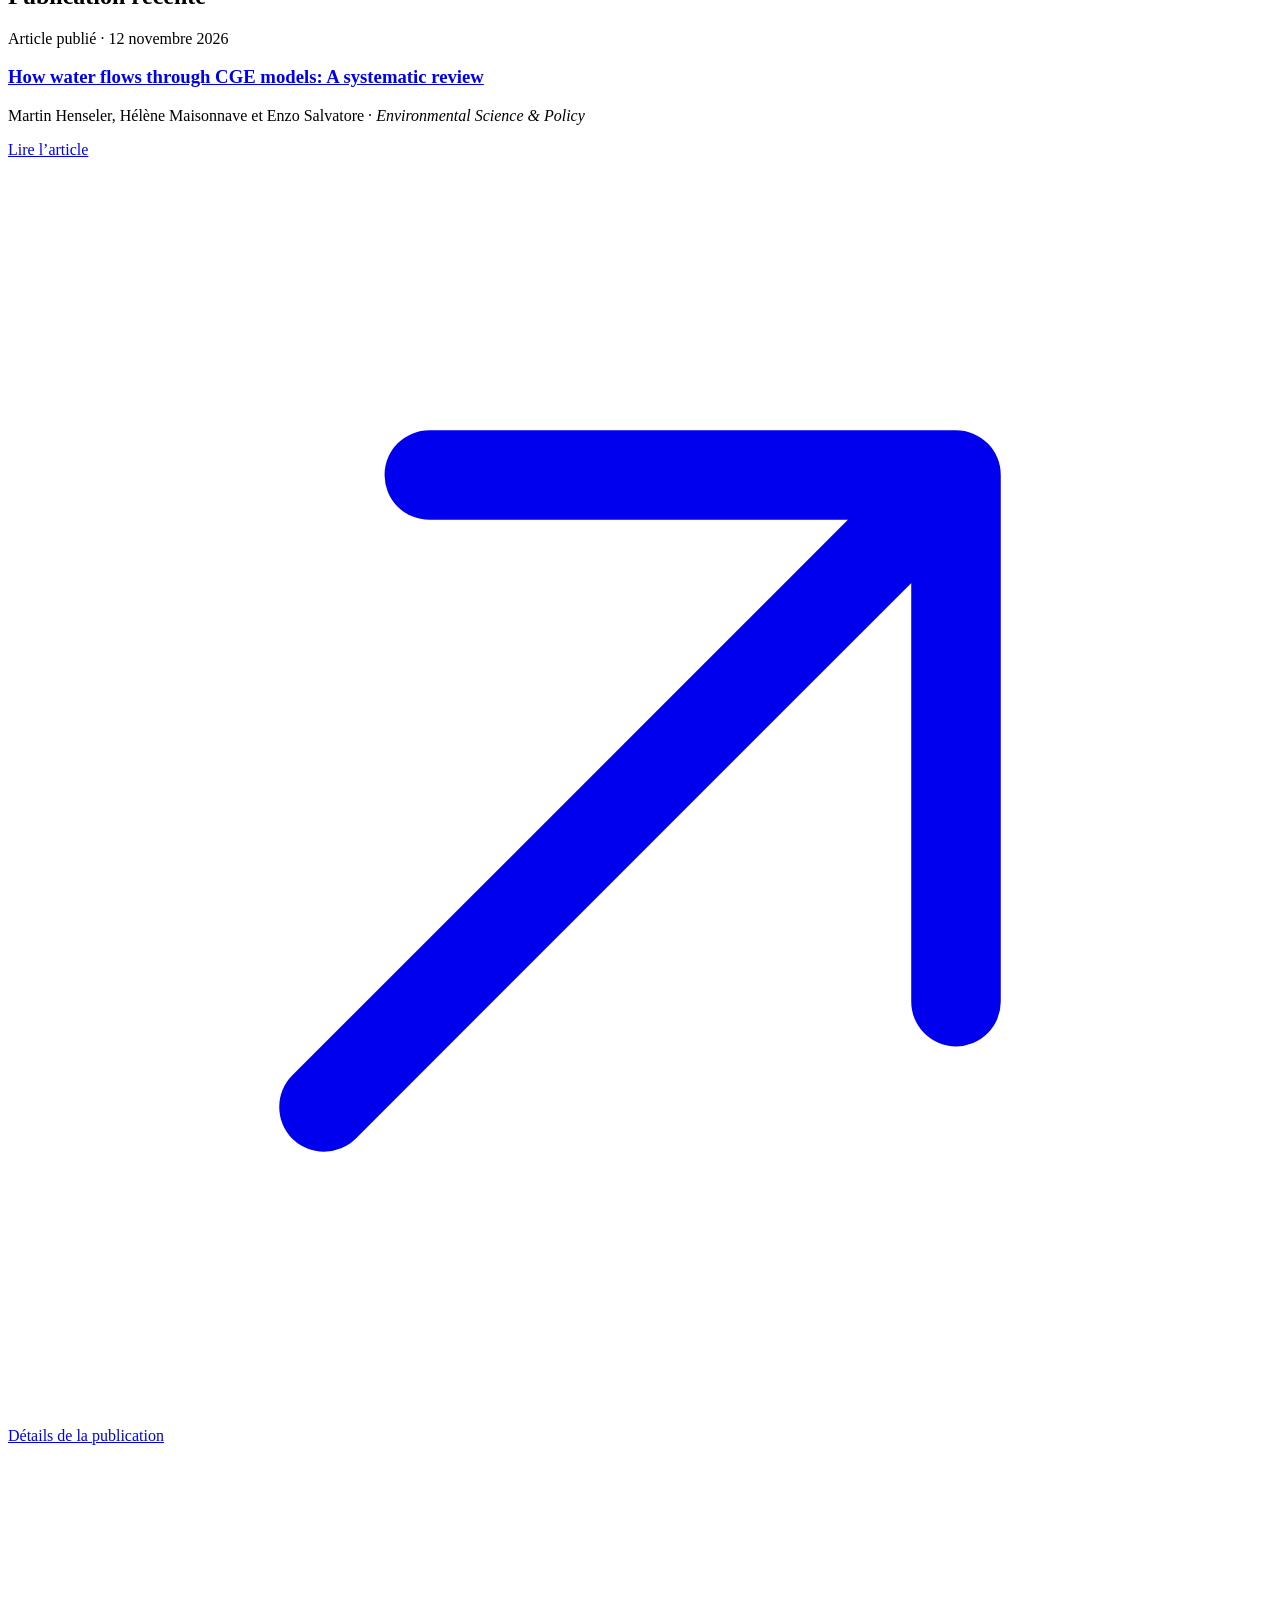
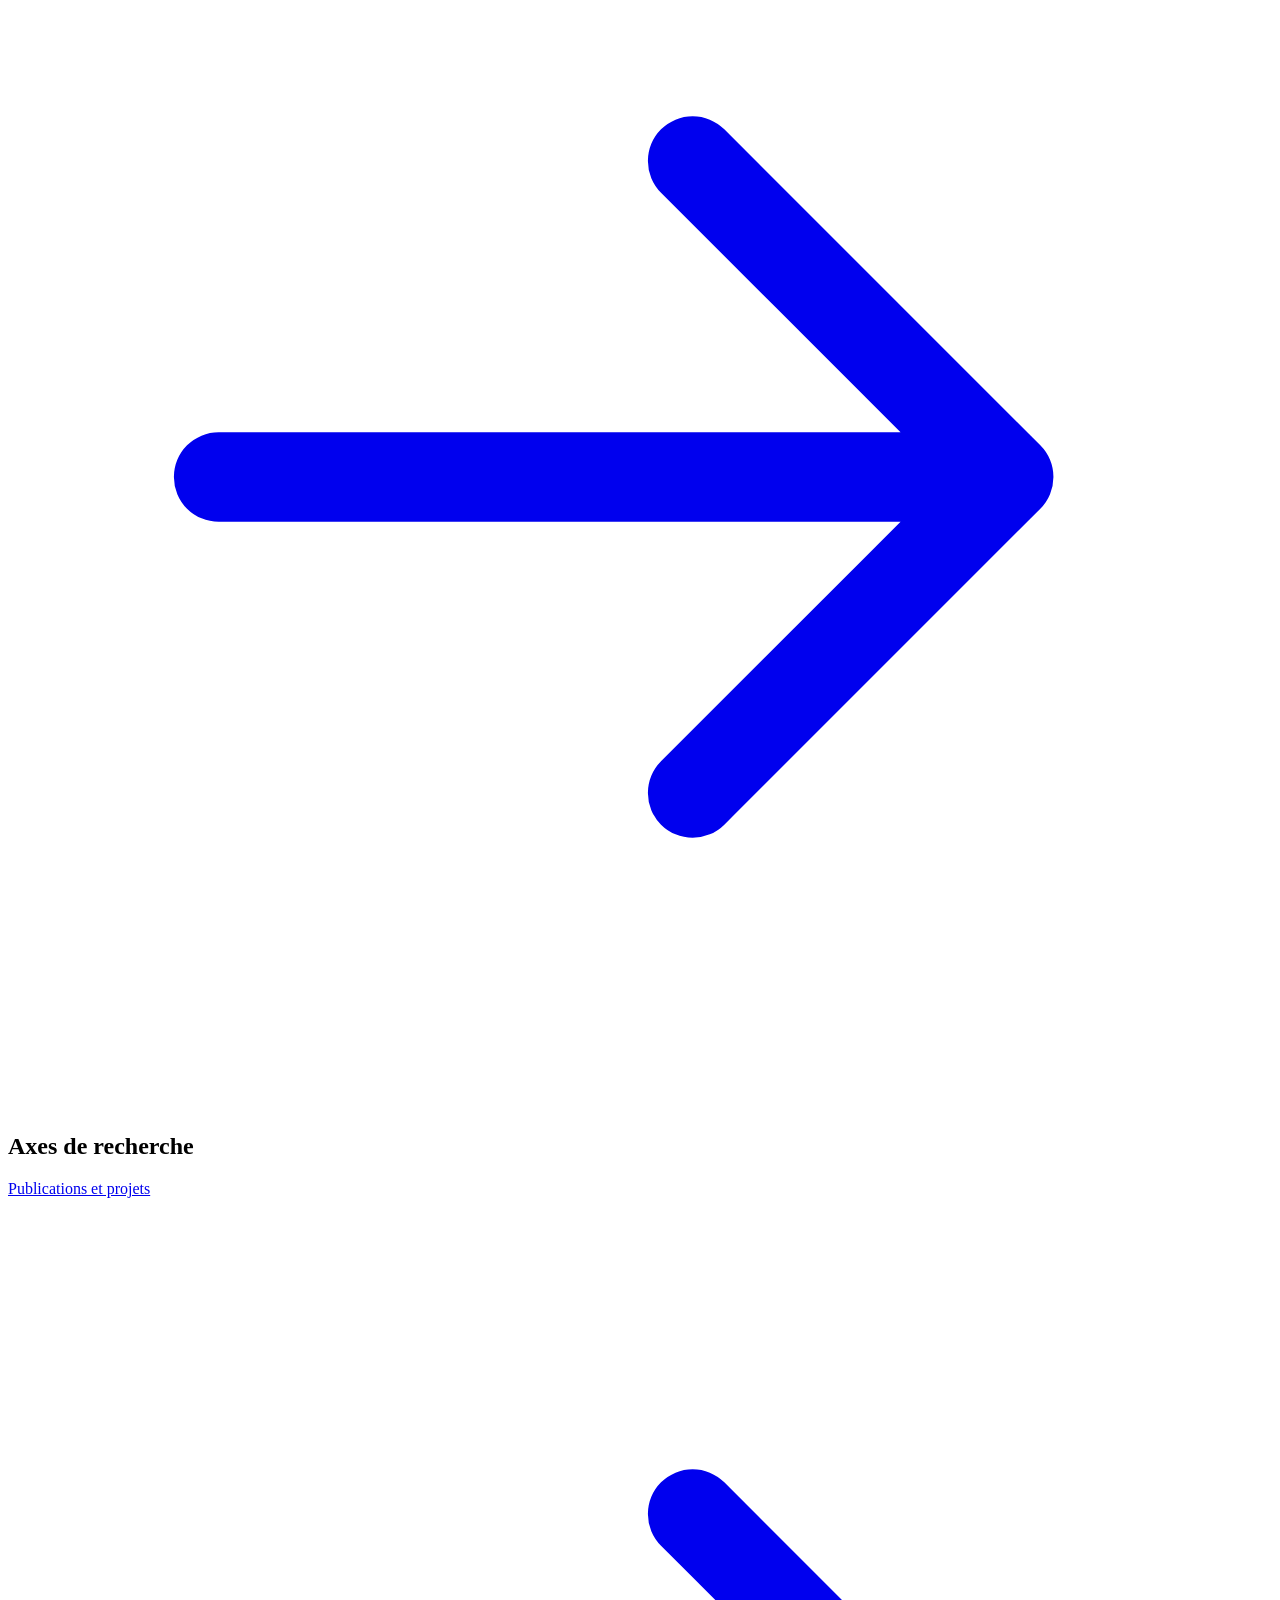
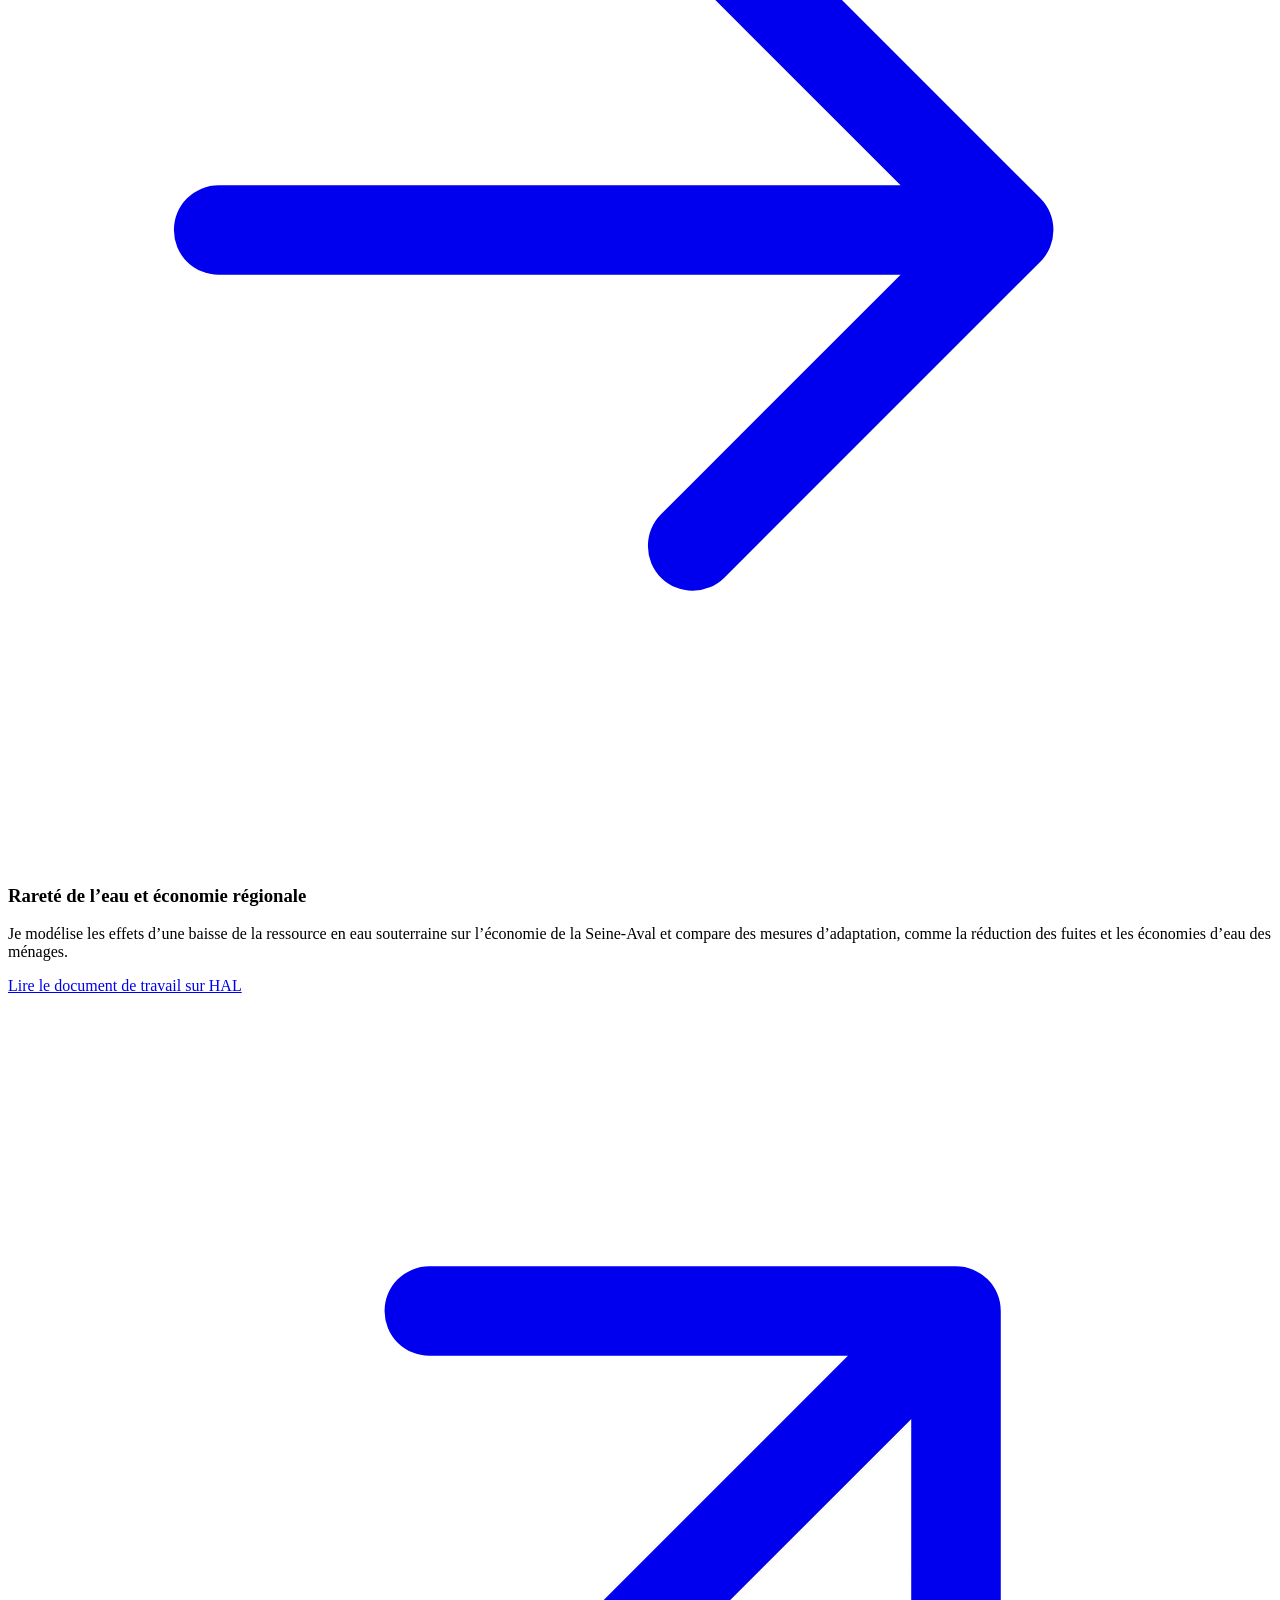
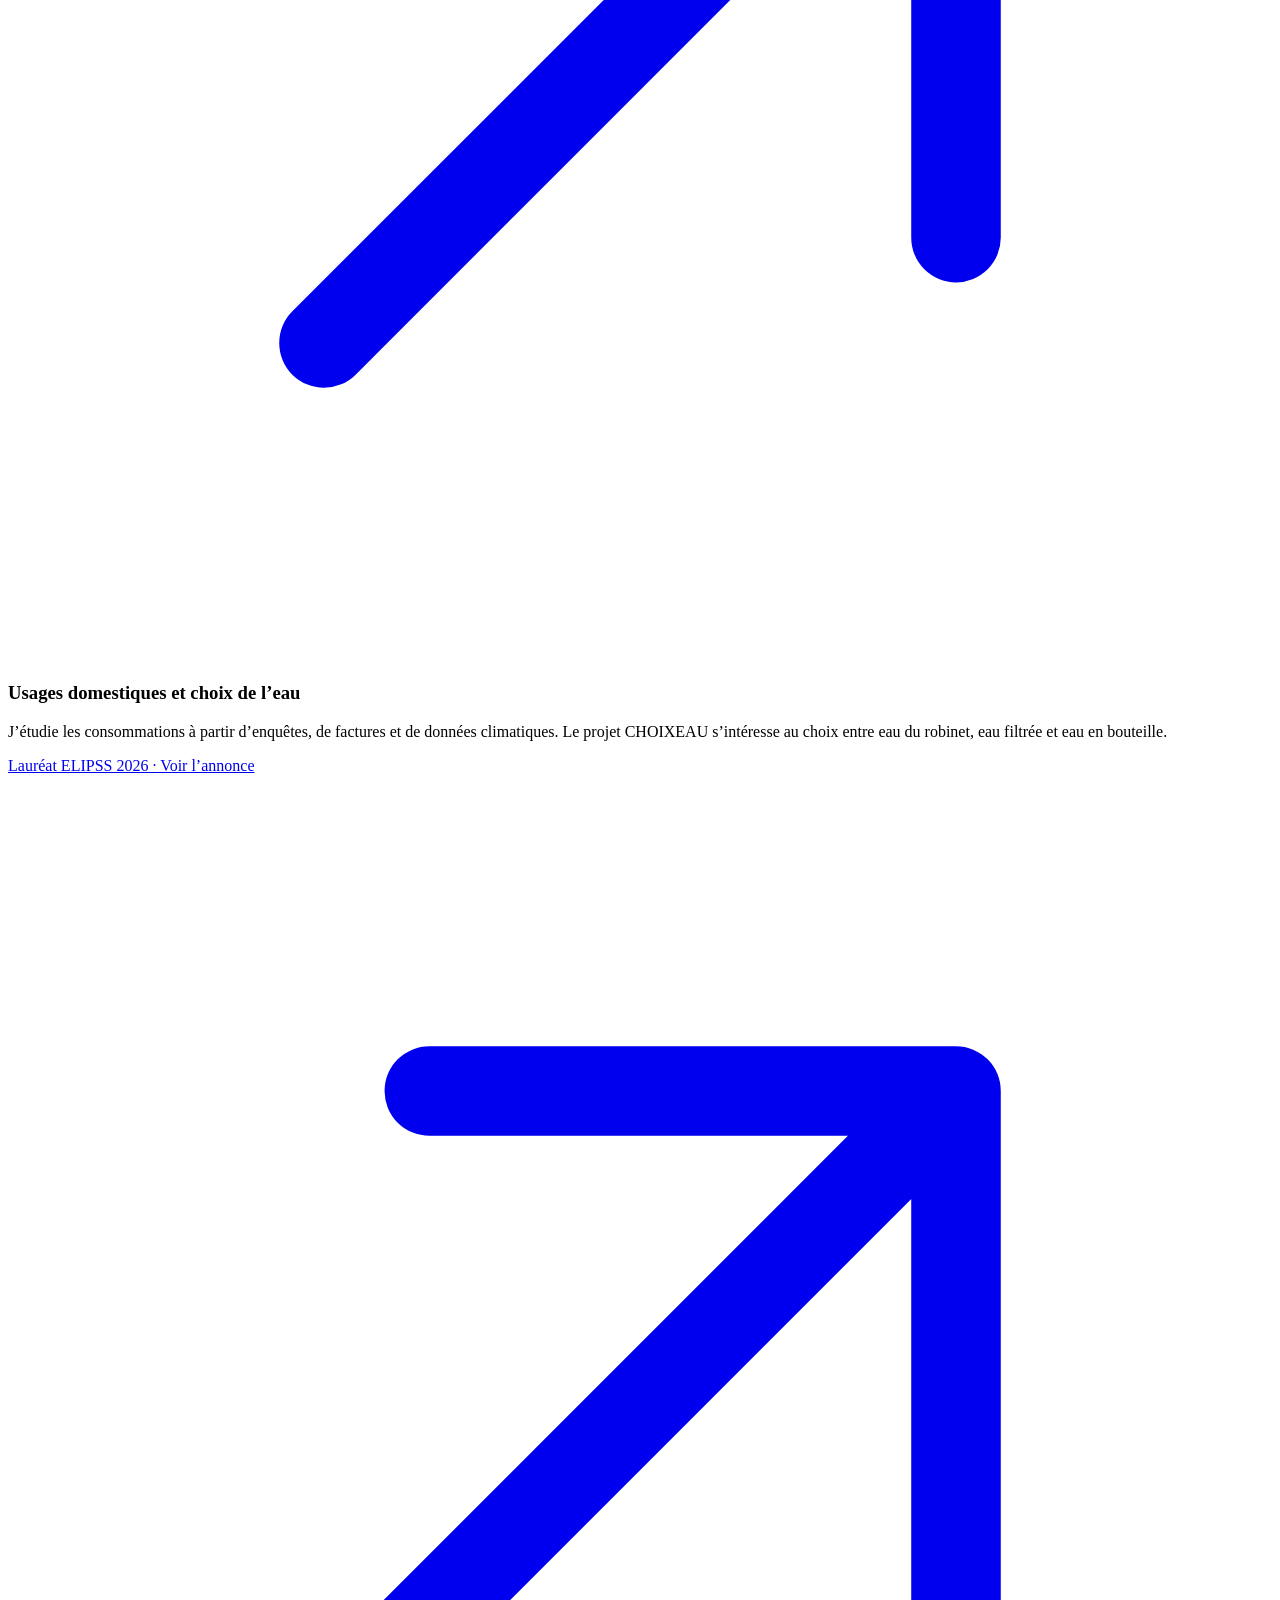
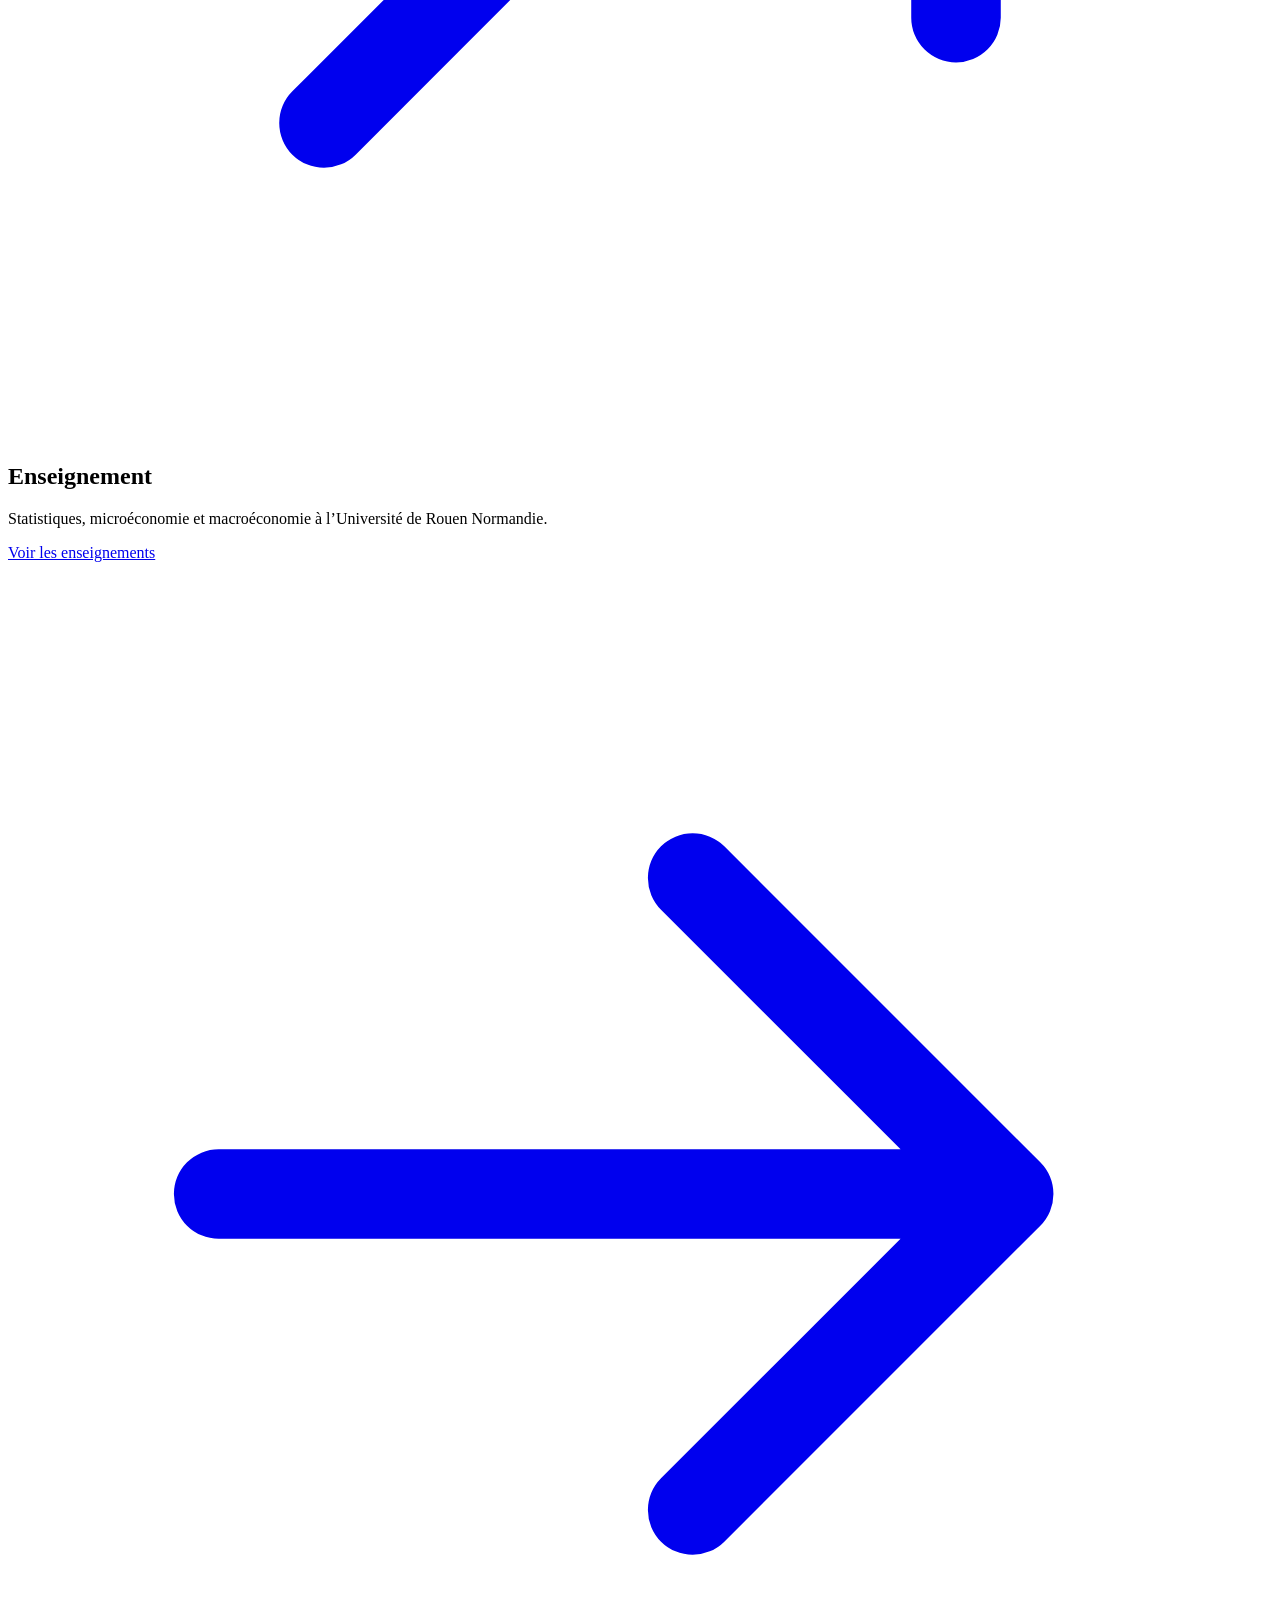
==== commit 3cba16da: "Mise à jour du site" ====
--- a/docs/index.html
+++ b/docs/index.html
@@ -1,649 +1,84 @@
-<!DOCTYPE html>
-<html xmlns="http://www.w3.org/1999/xhtml" lang="fr" xml:lang="fr"><head>
+<!doctype html>
+<html lang="fr">
+<head>
+  <meta charset="utf-8">
+  <meta name="viewport" content="width=device-width, initial-scale=1">
+  <title>Enzo Salvatore — Économie</title>
+  <meta name="description" content="Enzo Salvatore, doctorant en économie et ATER à l’Université de Rouen Normandie. Recherche sur les usages de l’eau et l’adaptation au changement climatique.">
+  <link rel="canonical" href="https://salvatoreenzo.github.io/">
+  <meta property="og:type" content="website">
+  <meta property="og:title" content="Économie de l’eau — Enzo Salvatore">
+  <meta property="og:description" content="Enzo Salvatore, doctorant en économie et ATER à l’Université de Rouen Normandie. Recherche sur les usages de l’eau et l’adaptation au changement climatique.">
+  <meta property="og:url" content="https://salvatoreenzo.github.io/">
+  <meta property="og:image" content="https://salvatoreenzo.github.io/assets/img/portrait.webp">
+  <link rel="icon" type="image/svg+xml" href="assets/img/favicon.svg">
+  <link rel="stylesheet" href="assets/style.css">
+</head>
+<body>
+  <a class="skip" href="#contenu">Aller au contenu</a>
+  <header class="site-head">
+    <div class="container header-inner">
+      <a class="brand" href="index.html">Enzo Salvatore</a>
+      <nav class="site-nav" aria-label="Navigation principale">
+        <a href="index.html" aria-current="page">Accueil</a><a href="publications.html">Publications</a><a href="enseignement.html">Enseignement</a><a href="contact.html">Contact</a>
+        <a href="assets/docs/cv-enzo-salvatore.pdf" class="button primary small" download>CV PDF<svg aria-hidden="true" class="icon" viewBox="0 0 24 24" fill="none" stroke="currentColor" stroke-width="1.7" stroke-linecap="round" stroke-linejoin="round"><path d="M12 3v12m-4-4 4 4 4-4M5 16v4h14v-4"/></svg></a>
+      </nav>
+    </div>
+  </header>
+  <main id="contenu" class="container">
 
-<meta charset="utf-8">
-<meta name="generator" content="quarto-1.9.36">
-
-<meta name="viewport" content="width=device-width, initial-scale=1.0, user-scalable=yes">
-
-
-<title>Accueil – Enzo Salvatore</title>
-<style>
-/* Default styles provided by pandoc.
-** See https://pandoc.org/MANUAL.html#variables-for-html for config info.
-*/
-code{white-space: pre-wrap;}
-span.smallcaps{font-variant: small-caps;}
-div.columns{display: flex; gap: min(4vw, 1.5em);}
-div.column{flex: auto; overflow-x: auto;}
-div.hanging-indent{margin-left: 1.5em; text-indent: -1.5em;}
-ul.task-list{list-style: none;}
-ul.task-list li input[type="checkbox"] {
-  width: 0.8em;
-  margin: 0 0.8em 0.2em -1em; /* quarto-specific, see https://github.com/quarto-dev/quarto-cli/issues/4556 */ 
-  vertical-align: middle;
-}
-</style>
-
-
-<script src="site_libs/quarto-nav/quarto-nav.js"></script>
-<script src="site_libs/quarto-nav/headroom.min.js"></script>
-<script src="site_libs/clipboard/clipboard.min.js"></script>
-<script src="site_libs/quarto-search/autocomplete.umd.js"></script>
-<script src="site_libs/quarto-search/fuse.min.js"></script>
-<script src="site_libs/quarto-search/quarto-search.js"></script>
-<meta name="quarto:offset" content="./">
-<script src="site_libs/quarto-html/quarto.js" type="module"></script>
-<script src="site_libs/quarto-html/tabsets/tabsets.js" type="module"></script>
-<script src="site_libs/quarto-html/popper.min.js"></script>
-<script src="site_libs/quarto-html/tippy.umd.min.js"></script>
-<script src="site_libs/quarto-html/anchor.min.js"></script>
-<link href="site_libs/quarto-html/tippy.css" rel="stylesheet">
-<link href="site_libs/quarto-html/quarto-syntax-highlighting-845c23b38eaddc0f92fda52bfe77a8c8.css" rel="stylesheet" id="quarto-text-highlighting-styles">
-<script src="site_libs/bootstrap/bootstrap.min.js"></script>
-<link href="site_libs/bootstrap/bootstrap-icons.css" rel="stylesheet">
-<link href="site_libs/bootstrap/bootstrap-a0f9fd0d421825b736dc1bbcbcba2219.min.css" rel="stylesheet" append-hash="true" id="quarto-bootstrap" data-mode="light">
-<script id="quarto-search-options" type="application/json">{
-  "location": "navbar",
-  "copy-button": false,
-  "collapse-after": 3,
-  "panel-placement": "end",
-  "type": "overlay",
-  "limit": 50,
-  "keyboard-shortcut": [
-    "f",
-    "/",
-    "s"
-  ],
-  "show-item-context": false,
-  "language": {
-    "search-no-results-text": "Pas de résultats",
-    "search-matching-documents-text": "documents trouvés",
-    "search-copy-link-title": "Copier le lien vers la recherche",
-    "search-hide-matches-text": "Cacher les correspondances additionnelles",
-    "search-more-match-text": "correspondance de plus dans ce document",
-    "search-more-matches-text": "correspondances de plus dans ce document",
-    "search-clear-button-title": "Effacer",
-    "search-text-placeholder": "",
-    "search-detached-cancel-button-title": "Annuler",
-    "search-submit-button-title": "Envoyer",
-    "search-label": "Recherche"
-  }
-}</script>
-<style>html{ scroll-behavior: smooth; }</style>
-
-
-<link rel="stylesheet" href="styles.css">
-</head>
-
-<body class="nav-fixed quarto-light">
-
-<div id="quarto-search-results"></div>
-  <header id="quarto-header" class="headroom fixed-top">
-    <nav class="navbar navbar-expand-lg " data-bs-theme="dark">
-      <div class="navbar-container container-fluid">
-      <div class="navbar-brand-container mx-auto">
-    <a class="navbar-brand" href="./index.html">
-    <span class="navbar-title">Enzo Salvatore</span>
-    </a>
-  </div>
-            <div id="quarto-search" class="" title="Recherche"></div>
-          <button class="navbar-toggler" type="button" data-bs-toggle="collapse" data-bs-target="#navbarCollapse" aria-controls="navbarCollapse" role="menu" aria-expanded="false" aria-label="Basculer la navigation" onclick="if (window.quartoToggleHeadroom) { window.quartoToggleHeadroom(); }">
-  <span class="navbar-toggler-icon"></span>
-</button>
-          <div class="collapse navbar-collapse" id="navbarCollapse">
-            <ul class="navbar-nav navbar-nav-scroll me-auto">
-  <li class="nav-item">
-    <a class="nav-link active" href="./index.html" aria-current="page"> 
-<span class="menu-text">Accueil</span></a>
-  </li>  
-  <li class="nav-item">
-    <a class="nav-link" href="./publications.html"> 
-<span class="menu-text">Publications</span></a>
-  </li>  
-  <li class="nav-item">
-    <a class="nav-link" href="./enseignement.html"> 
-<span class="menu-text">Enseignement</span></a>
-  </li>  
-  <li class="nav-item">
-    <a class="nav-link" href="./cv.html"> 
-<span class="menu-text">CV</span></a>
-  </li>  
-  <li class="nav-item">
-    <a class="nav-link" href="./contact.html"> 
-<span class="menu-text">Contact</span></a>
-  </li>  
-</ul>
-            <ul class="navbar-nav navbar-nav-scroll ms-auto">
-  <li class="nav-item compact">
-    <a class="nav-link" href="https://github.com/VOTRE-USERNAME"> <i class="bi bi-github" role="img">
-</i> 
-<span class="menu-text"></span></a>
-  </li>  
-  <li class="nav-item compact">
-    <a class="nav-link" href="mailto:enzo.salvatore@univ-rouen.fr"> <i class="bi bi-envelope" role="img">
-</i> 
-<span class="menu-text"></span></a>
-  </li>  
-</ul>
-          </div> <!-- /navcollapse -->
-            <div class="quarto-navbar-tools">
-</div>
-      </div> <!-- /container-fluid -->
-    </nav>
-</header>
-<!-- content -->
-<div id="quarto-content" class="quarto-container page-columns page-rows-contents page-layout-article page-navbar">
-<!-- sidebar -->
-<!-- margin-sidebar -->
-    <div id="quarto-margin-sidebar" class="sidebar margin-sidebar">
-        <nav id="TOC" role="doc-toc" class="toc-active">
-    <h2 id="toc-title">Sur cette page</h2>
-   
-  <ul>
-  <li><a href="#thèmes-de-recherche" id="toc-thèmes-de-recherche" class="nav-link active" data-scroll-target="#thèmes-de-recherche">Thèmes de recherche</a></li>
-  <li><a href="#activités" id="toc-activités" class="nav-link" data-scroll-target="#activités">Activités</a>
-  <ul class="collapse">
-  <li><a href="#recherche-doctorale" id="toc-recherche-doctorale" class="nav-link" data-scroll-target="#recherche-doctorale">Recherche doctorale</a></li>
-  <li><a href="#enseignement" id="toc-enseignement" class="nav-link" data-scroll-target="#enseignement">Enseignement</a></li>
-  <li><a href="#vie-scientifique" id="toc-vie-scientifique" class="nav-link" data-scroll-target="#vie-scientifique">Vie scientifique</a></li>
-  </ul></li>
-  <li><a href="#parcours-rapide" id="toc-parcours-rapide" class="nav-link" data-scroll-target="#parcours-rapide">Parcours rapide</a></li>
-  </ul>
-</nav>
+    <section class="hero" aria-labelledby="nom">
+      <div class="profile-heading">
+        <h1 id="nom">Enzo Salvatore</h1>
+        <p class="role">Doctorant en économie et ATER</p>
+        <p class="affiliation">Université de Rouen Normandie · <a href="https://lern.univ-rouen.fr/">LERN UR 4702</a></p>
+      </div>
+      <figure class="portrait">
+        <img src="assets/img/portrait.webp" alt="Portrait d’Enzo Salvatore" width="768" height="1024" fetchpriority="high">
+      </figure>
+      <div class="hero-details">
+        <p class="lede">J’étudie comment les territoires et les ménages s’adaptent à la raréfaction de l’eau. Mes recherches combinent la modélisation de l’économie régionale et l’analyse des usages domestiques.</p>
+        <div class="quick"><a href="assets/docs/cv-enzo-salvatore.pdf" download>Télécharger le CV<svg aria-hidden="true" class="icon" viewBox="0 0 24 24" fill="none" stroke="currentColor" stroke-width="1.7" stroke-linecap="round" stroke-linejoin="round"><path d="M12 3v12m-4-4 4 4 4-4M5 16v4h14v-4"/></svg></a><a href="https://orcid.org/0009-0009-7687-543X">ORCID<svg aria-hidden="true" class="icon" viewBox="0 0 24 24" fill="none" stroke="currentColor" stroke-width="1.7" stroke-linecap="round" stroke-linejoin="round"><path d="M6 18 18 6M8 6h10v10"/></svg></a><a href="https://hal.science/search/index/?q=authFullName_t%3A%22Enzo%20Salvatore%22">HAL<svg aria-hidden="true" class="icon" viewBox="0 0 24 24" fill="none" stroke="currentColor" stroke-width="1.7" stroke-linecap="round" stroke-linejoin="round"><path d="M6 18 18 6M8 6h10v10"/></svg></a><a href="https://lern.univ-rouen.fr/">LERN<svg aria-hidden="true" class="icon" viewBox="0 0 24 24" fill="none" stroke="currentColor" stroke-width="1.7" stroke-linecap="round" stroke-linejoin="round"><path d="M6 18 18 6M8 6h10v10"/></svg></a><a href="mailto:enzo.salvatore@univ-rouen.fr">Courriel<svg aria-hidden="true" class="icon" viewBox="0 0 24 24" fill="none" stroke="currentColor" stroke-width="1.7" stroke-linecap="round" stroke-linejoin="round"><path d="M3.5 6.5h17v11h-17zM4 7l8 6 8-6"/></svg></a></div>
+      </div>
+    </section>
+    <section class="section" aria-labelledby="recent">
+      <h2 id="recent">Publication récente</h2>
+    <article class="feature" aria-labelledby="article-publie">
+      <p class="label">Article publié · <time datetime="2026-11-12">12 novembre 2026</time></p>
+      <h3 class="pub-title" id="article-publie" lang="en"><a href="https://doi.org/10.1016/j.envsci.2026.104540">How water flows through CGE models: A systematic review</a></h3>
+      <p class="byline">Martin Henseler, Hélène Maisonnave et Enzo Salvatore · <cite>Environmental Science &amp; Policy</cite></p>
+      
+      <div class="quick"><a href="https://doi.org/10.1016/j.envsci.2026.104540">Lire l’article<svg aria-hidden="true" class="icon" viewBox="0 0 24 24" fill="none" stroke="currentColor" stroke-width="1.7" stroke-linecap="round" stroke-linejoin="round"><path d="M6 18 18 6M8 6h10v10"/></svg></a><a href="publications.html#article-publie">Détails de la publication<svg aria-hidden="true" class="icon" viewBox="0 0 24 24" fill="none" stroke="currentColor" stroke-width="1.7" stroke-linecap="round" stroke-linejoin="round"><path d="M4 12h15m-6-6 6 6-6 6"/></svg></a></div>
+    </article>
+    </section>
+    <section class="section" aria-labelledby="axes">
+      <div class="section-top">
+        <h2 id="axes">Axes de recherche</h2>
+        <a href="publications.html" class="textlink">Publications et projets<svg aria-hidden="true" class="icon" viewBox="0 0 24 24" fill="none" stroke="currentColor" stroke-width="1.7" stroke-linecap="round" stroke-linejoin="round"><path d="M4 12h15m-6-6 6 6-6 6"/></svg></a>
+      </div>
+      <div class="research-grid">
+        <article class="research-item">
+          <h3>Rareté de l’eau et économie régionale</h3>
+          <p>Je modélise les effets d’une baisse de la ressource en eau souterraine sur l’économie de la Seine-Aval et compare des mesures d’adaptation, comme la réduction des fuites et les économies d’eau des ménages.</p>
+          <a href="https://hal.science/hal-05440805" class="textlink">Lire le document de travail sur HAL<svg aria-hidden="true" class="icon" viewBox="0 0 24 24" fill="none" stroke="currentColor" stroke-width="1.7" stroke-linecap="round" stroke-linejoin="round"><path d="M6 18 18 6M8 6h10v10"/></svg></a>
+        </article>
+        <article class="research-item">
+          <h3>Usages domestiques et choix de l’eau</h3>
+          <p>J’étudie les consommations à partir d’enquêtes, de factures et de données climatiques. Le projet CHOIXEAU s’intéresse au choix entre eau du robinet, eau filtrée et eau en bouteille.</p>
+          <a href="https://www.sciencespo.fr/cdsp/fr/actualites/les-laureat-e-s-de-l-appel-a-propositions-doctorant-e-s-elipss-2026/" class="textlink">Lauréat ELIPSS 2026 · Voir l’annonce<svg aria-hidden="true" class="icon" viewBox="0 0 24 24" fill="none" stroke="currentColor" stroke-width="1.7" stroke-linecap="round" stroke-linejoin="round"><path d="M6 18 18 6M8 6h10v10"/></svg></a>
+        </article>
+      </div>
+    </section>
+    <section class="strip" aria-labelledby="enseigne">
+      <div><h2 id="enseigne">Enseignement</h2><p>Statistiques, microéconomie et macroéconomie à l’Université de Rouen Normandie.</p></div>
+      <a href="enseignement.html" class="textlink">Voir les enseignements<svg aria-hidden="true" class="icon" viewBox="0 0 24 24" fill="none" stroke="currentColor" stroke-width="1.7" stroke-linecap="round" stroke-linejoin="round"><path d="M4 12h15m-6-6 6 6-6 6"/></svg></a>
+    </section>
+  </main>
+  <footer class="footer">
+    <div class="container foot-grid">
+      <p>Enzo Salvatore · Université de Rouen Normandie</p>
+      <div class="quick"><a href="https://orcid.org/0009-0009-7687-543X">ORCID<svg aria-hidden="true" class="icon" viewBox="0 0 24 24" fill="none" stroke="currentColor" stroke-width="1.7" stroke-linecap="round" stroke-linejoin="round"><path d="M6 18 18 6M8 6h10v10"/></svg></a><a href="https://lern.univ-rouen.fr/">LERN<svg aria-hidden="true" class="icon" viewBox="0 0 24 24" fill="none" stroke="currentColor" stroke-width="1.7" stroke-linecap="round" stroke-linejoin="round"><path d="M6 18 18 6M8 6h10v10"/></svg></a><a href="mailto:enzo.salvatore@univ-rouen.fr">Courriel<svg aria-hidden="true" class="icon" viewBox="0 0 24 24" fill="none" stroke="currentColor" stroke-width="1.7" stroke-linecap="round" stroke-linejoin="round"><path d="M3.5 6.5h17v11h-17zM4 7l8 6 8-6"/></svg></a></div>
     </div>
-<!-- main -->
-<main class="content" id="quarto-document-content">
-
-<header id="title-block-header" class="quarto-title-block default">
-<div class="quarto-title">
-<h1 class="title">Accueil</h1>
-</div>
-
-
-
-<div class="quarto-title-meta">
-
-    
-  
-    
-  </div>
-  
-
-
-</header>
-
-
-<div class="hero-box">
-<div class="columns">
-<div class="column" style="width:65%;">
-<section id="enzo-salvatore" class="level1">
-<h1>Enzo Salvatore</h1>
-<p>Doctorant en économie à l’Université de Rouen Normandie, membre du <strong>LERN UR 4702</strong>.</p>
-<p>Je travaille sur la <strong>gestion intégrée des usages de l’eau</strong>, l’<strong>adaptation au changement climatique</strong> et la <strong>modélisation en équilibre général calculable (MEGC)</strong>, dans une approche <strong>micro–macro</strong>.</p>
-<div class="link-row">
-<p><a href="./publications.html">Publications</a> · <a href="./cv.html">CV</a> · <a href="./enseignement.html">Enseignement</a> · <a href="./contact.html">Contact</a></p>
-</div>
-</section>
-</div><div class="column" style="width:35%;">
-<p><img src="assets/img/photo-enzo.jpg" class="profile-photo img-fluid" alt="Portrait d'Enzo Salvatore"></p>
-</div>
-</div>
-</div>
-<section id="thèmes-de-recherche" class="level2">
-<h2 class="anchored" data-anchor-id="thèmes-de-recherche">Thèmes de recherche</h2>
-<ul>
-<li>Économie de l’eau et des ressources</li>
-<li>Adaptation au changement climatique</li>
-<li>Modélisation macroéconomique environnementale</li>
-<li>Modèles d’équilibre général calculable (MEGC)</li>
-<li>Économétrie appliquée aux usages domestiques de l’eau</li>
-</ul>
-</section>
-<section id="activités" class="level2">
-<h2 class="anchored" data-anchor-id="activités">Activités</h2>
-<section id="recherche-doctorale" class="level3 card-lite">
-<h3 class="anchored" data-anchor-id="recherche-doctorale">Recherche doctorale</h3>
-<p>Thèse : <em>Modélisation de la gestion intégrée des usages de l’eau. Une approche micro–macro</em>.</p>
-</section>
-<section id="enseignement" class="level3 card-lite">
-<h3 class="anchored" data-anchor-id="enseignement">Enseignement</h3>
-<p>Chargé de TD en microéconomie à l’Université de Rouen Normandie, en L1 et L2 Économie.</p>
-</section>
-<section id="vie-scientifique" class="level3 card-lite">
-<h3 class="anchored" data-anchor-id="vie-scientifique">Vie scientifique</h3>
-<p>Co-organisation de séminaires doctoraux et du séminaire du LERN, participation au conseil de laboratoire et mentorat étudiant.</p>
-</section>
-</section>
-<section id="parcours-rapide" class="level2">
-<h2 class="anchored" data-anchor-id="parcours-rapide">Parcours rapide</h2>
-<ul>
-<li><strong>Depuis 2023</strong> — Doctorat en économie, Université de Rouen Normandie</li>
-<li><strong>2021–2023</strong> — Master Économie et management publics, Université de Caen Normandie</li>
-<li><strong>2018–2021</strong> — Licence Économie, Université de Caen Normandie</li>
-</ul>
-
-
-</section>
-
-</main> <!-- /main -->
-<script id="quarto-html-after-body" type="application/javascript">
-  window.document.addEventListener("DOMContentLoaded", function (event) {
-    const icon = "";
-    const anchorJS = new window.AnchorJS();
-    anchorJS.options = {
-      placement: 'right',
-      icon: icon
-    };
-    anchorJS.add('.anchored');
-    const isCodeAnnotation = (el) => {
-      for (const clz of el.classList) {
-        if (clz.startsWith('code-annotation-')) {                     
-          return true;
-        }
-      }
-      return false;
-    }
-    const onCopySuccess = function(e) {
-      // button target
-      const button = e.trigger;
-      // don't keep focus
-      button.blur();
-      // flash "checked"
-      button.classList.add('code-copy-button-checked');
-      var currentTitle = button.getAttribute("title");
-      button.setAttribute("title", "Copié");
-      let tooltip;
-      if (window.bootstrap) {
-        button.setAttribute("data-bs-toggle", "tooltip");
-        button.setAttribute("data-bs-placement", "left");
-        button.setAttribute("data-bs-title", "Copié");
-        tooltip = new bootstrap.Tooltip(button, 
-          { trigger: "manual", 
-            customClass: "code-copy-button-tooltip",
-            offset: [0, -8]});
-        tooltip.show();    
-      }
-      setTimeout(function() {
-        if (tooltip) {
-          tooltip.hide();
-          button.removeAttribute("data-bs-title");
-          button.removeAttribute("data-bs-toggle");
-          button.removeAttribute("data-bs-placement");
-        }
-        button.setAttribute("title", currentTitle);
-        button.classList.remove('code-copy-button-checked');
-      }, 1000);
-      // clear code selection
-      e.clearSelection();
-    }
-    const getTextToCopy = function(trigger) {
-      const outerScaffold = trigger.parentElement.cloneNode(true);
-      const codeEl = outerScaffold.querySelector('code');
-      for (const childEl of codeEl.children) {
-        if (isCodeAnnotation(childEl)) {
-          childEl.remove();
-        }
-      }
-      return codeEl.innerText;
-    }
-    const clipboard = new window.ClipboardJS('.code-copy-button:not([data-in-quarto-modal])', {
-      text: getTextToCopy
-    });
-    clipboard.on('success', onCopySuccess);
-    if (window.document.getElementById('quarto-embedded-source-code-modal')) {
-      const clipboardModal = new window.ClipboardJS('.code-copy-button[data-in-quarto-modal]', {
-        text: getTextToCopy,
-        container: window.document.getElementById('quarto-embedded-source-code-modal')
-      });
-      clipboardModal.on('success', onCopySuccess);
-    }
-      var localhostRegex = new RegExp(/^(?:http|https):\/\/localhost\:?[0-9]*\//);
-      var mailtoRegex = new RegExp(/^mailto:/);
-        var filterRegex = new RegExp("https:\/\/VOTRE-USERNAME\.github\.io\/site-perso\/");
-      var isInternal = (href) => {
-          return filterRegex.test(href) || localhostRegex.test(href) || mailtoRegex.test(href);
-      }
-      // Inspect non-navigation links and adorn them if external
-     var links = window.document.querySelectorAll('a[href]:not(.nav-link):not(.navbar-brand):not(.toc-action):not(.sidebar-link):not(.sidebar-item-toggle):not(.pagination-link):not(.no-external):not([aria-hidden]):not(.dropdown-item):not(.quarto-navigation-tool):not(.about-link)');
-      for (var i=0; i<links.length; i++) {
-        const link = links[i];
-        if (!isInternal(link.href)) {
-          // undo the damage that might have been done by quarto-nav.js in the case of
-          // links that we want to consider external
-          if (link.dataset.originalHref !== undefined) {
-            link.href = link.dataset.originalHref;
-          }
-        }
-      }
-    function tippyHover(el, contentFn, onTriggerFn, onUntriggerFn) {
-      const config = {
-        allowHTML: true,
-        maxWidth: 500,
-        delay: 100,
-        arrow: false,
-        appendTo: function(el) {
-            return el.parentElement;
-        },
-        interactive: true,
-        interactiveBorder: 10,
-        theme: 'quarto',
-        placement: 'bottom-start',
-      };
-      if (contentFn) {
-        config.content = contentFn;
-      }
-      if (onTriggerFn) {
-        config.onTrigger = onTriggerFn;
-      }
-      if (onUntriggerFn) {
-        config.onUntrigger = onUntriggerFn;
-      }
-      window.tippy(el, config); 
-    }
-    const noterefs = window.document.querySelectorAll('a[role="doc-noteref"]');
-    for (var i=0; i<noterefs.length; i++) {
-      const ref = noterefs[i];
-      tippyHover(ref, function() {
-        // use id or data attribute instead here
-        let href = ref.getAttribute('data-footnote-href') || ref.getAttribute('href');
-        try { href = new URL(href).hash; } catch {}
-        const id = href.replace(/^#\/?/, "");
-        const note = window.document.getElementById(id);
-        if (note) {
-          return note.innerHTML;
-        } else {
-          return "";
-        }
-      });
-    }
-    const xrefs = window.document.querySelectorAll('a.quarto-xref');
-    const processXRef = (id, note) => {
-      // Strip column container classes
-      const stripColumnClz = (el) => {
-        el.classList.remove("page-full", "page-columns");
-        if (el.children) {
-          for (const child of el.children) {
-            stripColumnClz(child);
-          }
-        }
-      }
-      stripColumnClz(note)
-      if (id === null || id.startsWith('sec-')) {
-        // Special case sections, only their first couple elements
-        const container = document.createElement("div");
-        if (note.children && note.children.length > 2) {
-          container.appendChild(note.children[0].cloneNode(true));
-          for (let i = 1; i < note.children.length; i++) {
-            const child = note.children[i];
-            if (child.tagName === "P" && child.innerText === "") {
-              continue;
-            } else {
-              container.appendChild(child.cloneNode(true));
-              break;
-            }
-          }
-          if (window.Quarto?.typesetMath) {
-            window.Quarto.typesetMath(container);
-          }
-          return container.innerHTML
-        } else {
-          if (window.Quarto?.typesetMath) {
-            window.Quarto.typesetMath(note);
-          }
-          return note.innerHTML;
-        }
-      } else {
-        // Remove any anchor links if they are present
-        const anchorLink = note.querySelector('a.anchorjs-link');
-        if (anchorLink) {
-          anchorLink.remove();
-        }
-        if (window.Quarto?.typesetMath) {
-          window.Quarto.typesetMath(note);
-        }
-        if (note.classList.contains("callout")) {
-          return note.outerHTML;
-        } else {
-          return note.innerHTML;
-        }
-      }
-    }
-    for (var i=0; i<xrefs.length; i++) {
-      const xref = xrefs[i];
-      tippyHover(xref, undefined, function(instance) {
-        instance.disable();
-        let url = xref.getAttribute('href');
-        let hash = undefined; 
-        if (url.startsWith('#')) {
-          hash = url;
-        } else {
-          try { hash = new URL(url).hash; } catch {}
-        }
-        if (hash) {
-          const id = hash.replace(/^#\/?/, "");
-          const note = window.document.getElementById(id);
-          if (note !== null) {
-            try {
-              const html = processXRef(id, note.cloneNode(true));
-              instance.setContent(html);
-            } finally {
-              instance.enable();
-              instance.show();
-            }
-          } else {
-            // See if we can fetch this
-            fetch(url.split('#')[0])
-            .then(res => res.text())
-            .then(html => {
-              const parser = new DOMParser();
-              const htmlDoc = parser.parseFromString(html, "text/html");
-              const note = htmlDoc.getElementById(id);
-              if (note !== null) {
-                const html = processXRef(id, note);
-                instance.setContent(html);
-              } 
-            }).finally(() => {
-              instance.enable();
-              instance.show();
-            });
-          }
-        } else {
-          // See if we can fetch a full url (with no hash to target)
-          // This is a special case and we should probably do some content thinning / targeting
-          fetch(url)
-          .then(res => res.text())
-          .then(html => {
-            const parser = new DOMParser();
-            const htmlDoc = parser.parseFromString(html, "text/html");
-            const note = htmlDoc.querySelector('main.content');
-            if (note !== null) {
-              // This should only happen for chapter cross references
-              // (since there is no id in the URL)
-              // remove the first header
-              if (note.children.length > 0 && note.children[0].tagName === "HEADER") {
-                note.children[0].remove();
-              }
-              const html = processXRef(null, note);
-              instance.setContent(html);
-            } 
-          }).finally(() => {
-            instance.enable();
-            instance.show();
-          });
-        }
-      }, function(instance) {
-      });
-    }
-        let selectedAnnoteEl;
-        const selectorForAnnotation = ( cell, annotation) => {
-          let cellAttr = 'data-code-cell="' + cell + '"';
-          let lineAttr = 'data-code-annotation="' +  annotation + '"';
-          const selector = 'span[' + cellAttr + '][' + lineAttr + ']';
-          return selector;
-        }
-        const selectCodeLines = (annoteEl) => {
-          const doc = window.document;
-          const targetCell = annoteEl.getAttribute("data-target-cell");
-          const targetAnnotation = annoteEl.getAttribute("data-target-annotation");
-          const annoteSpan = window.document.querySelector(selectorForAnnotation(targetCell, targetAnnotation));
-          const lines = annoteSpan.getAttribute("data-code-lines").split(",");
-          const lineIds = lines.map((line) => {
-            return targetCell + "-" + line;
-          })
-          let top = null;
-          let height = null;
-          let parent = null;
-          if (lineIds.length > 0) {
-              //compute the position of the single el (top and bottom and make a div)
-              const el = window.document.getElementById(lineIds[0]);
-              top = el.offsetTop;
-              height = el.offsetHeight;
-              parent = el.parentElement.parentElement;
-            if (lineIds.length > 1) {
-              const lastEl = window.document.getElementById(lineIds[lineIds.length - 1]);
-              const bottom = lastEl.offsetTop + lastEl.offsetHeight;
-              height = bottom - top;
-            }
-            if (top !== null && height !== null && parent !== null) {
-              // cook up a div (if necessary) and position it 
-              let div = window.document.getElementById("code-annotation-line-highlight");
-              if (div === null) {
-                div = window.document.createElement("div");
-                div.setAttribute("id", "code-annotation-line-highlight");
-                div.style.position = 'absolute';
-                parent.appendChild(div);
-              }
-              div.style.top = top - 2 + "px";
-              div.style.height = height + 4 + "px";
-              div.style.left = 0;
-              let gutterDiv = window.document.getElementById("code-annotation-line-highlight-gutter");
-              if (gutterDiv === null) {
-                gutterDiv = window.document.createElement("div");
-                gutterDiv.setAttribute("id", "code-annotation-line-highlight-gutter");
-                gutterDiv.style.position = 'absolute';
-                const codeCell = window.document.getElementById(targetCell);
-                const gutter = codeCell.querySelector('.code-annotation-gutter');
-                gutter.appendChild(gutterDiv);
-              }
-              gutterDiv.style.top = top - 2 + "px";
-              gutterDiv.style.height = height + 4 + "px";
-            }
-            selectedAnnoteEl = annoteEl;
-          }
-        };
-        const unselectCodeLines = () => {
-          const elementsIds = ["code-annotation-line-highlight", "code-annotation-line-highlight-gutter"];
-          elementsIds.forEach((elId) => {
-            const div = window.document.getElementById(elId);
-            if (div) {
-              div.remove();
-            }
-          });
-          selectedAnnoteEl = undefined;
-        };
-          // Handle positioning of the toggle
-      window.addEventListener(
-        "resize",
-        throttle(() => {
-          elRect = undefined;
-          if (selectedAnnoteEl) {
-            selectCodeLines(selectedAnnoteEl);
-          }
-        }, 10)
-      );
-      function throttle(fn, ms) {
-      let throttle = false;
-      let timer;
-        return (...args) => {
-          if(!throttle) { // first call gets through
-              fn.apply(this, args);
-              throttle = true;
-          } else { // all the others get throttled
-              if(timer) clearTimeout(timer); // cancel #2
-              timer = setTimeout(() => {
-                fn.apply(this, args);
-                timer = throttle = false;
-              }, ms);
-          }
-        };
-      }
-        // Attach click handler to the DT
-        const annoteDls = window.document.querySelectorAll('dt[data-target-cell]');
-        for (const annoteDlNode of annoteDls) {
-          annoteDlNode.addEventListener('click', (event) => {
-            const clickedEl = event.target;
-            if (clickedEl !== selectedAnnoteEl) {
-              unselectCodeLines();
-              const activeEl = window.document.querySelector('dt[data-target-cell].code-annotation-active');
-              if (activeEl) {
-                activeEl.classList.remove('code-annotation-active');
-              }
-              selectCodeLines(clickedEl);
-              clickedEl.classList.add('code-annotation-active');
-            } else {
-              // Unselect the line
-              unselectCodeLines();
-              clickedEl.classList.remove('code-annotation-active');
-            }
-          });
-        }
-    const findCites = (el) => {
-      const parentEl = el.parentElement;
-      if (parentEl) {
-        const cites = parentEl.dataset.cites;
-        if (cites) {
-          return {
-            el,
-            cites: cites.split(' ')
-          };
-        } else {
-          return findCites(el.parentElement)
-        }
-      } else {
-        return undefined;
-      }
-    };
-    var bibliorefs = window.document.querySelectorAll('a[role="doc-biblioref"]');
-    for (var i=0; i<bibliorefs.length; i++) {
-      const ref = bibliorefs[i];
-      const citeInfo = findCites(ref);
-      if (citeInfo) {
-        tippyHover(citeInfo.el, function() {
-          var popup = window.document.createElement('div');
-          citeInfo.cites.forEach(function(cite) {
-            var citeDiv = window.document.createElement('div');
-            citeDiv.classList.add('hanging-indent');
-            citeDiv.classList.add('csl-entry');
-            var biblioDiv = window.document.getElementById('ref-' + cite);
-            if (biblioDiv) {
-              citeDiv.innerHTML = biblioDiv.innerHTML;
-            }
-            popup.appendChild(citeDiv);
-          });
-          return popup.innerHTML;
-        });
-      }
-    }
-  });
-  </script>
-</div> <!-- /content -->
-<footer class="footer">
-  <div class="nav-footer">
-    <div class="nav-footer-left">
-<p>© 2026 Enzo Salvatore</p>
-</div>   
-    <div class="nav-footer-center">
-      &nbsp;
-    </div>
-    <div class="nav-footer-right">
-<p>Site réalisé avec Quarto</p>
-</div>
-  </div>
-</footer>
-
-
-
-
-<script src="site_libs/quarto-html/zenscroll-min.js"></script>
-</body></html>+  </footer>
+</body>
+</html>
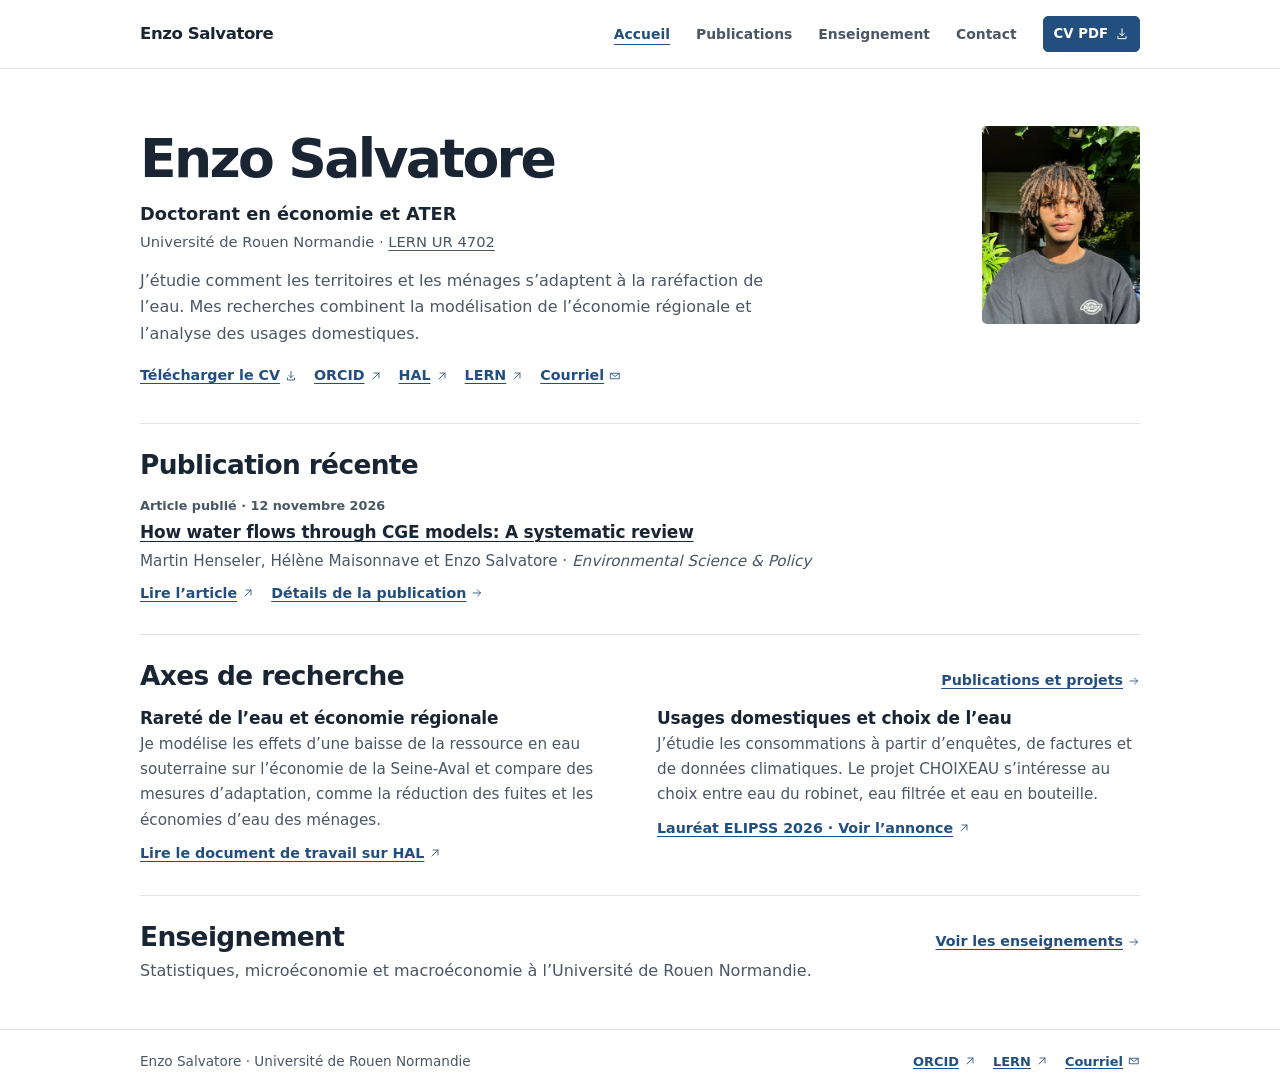
==== commit b5e3209b: "Add files via upload" ====
--- a/docs/index.html
+++ b/docs/index.html
@@ -10,9 +10,9 @@
   <meta property="og:title" content="Économie de l’eau — Enzo Salvatore">
   <meta property="og:description" content="Enzo Salvatore, doctorant en économie et ATER à l’Université de Rouen Normandie. Recherche sur les usages de l’eau et l’adaptation au changement climatique.">
   <meta property="og:url" content="https://salvatoreenzo.github.io/">
-  <meta property="og:image" content="https://salvatoreenzo.github.io/assets/img/portrait.webp">
-  <link rel="icon" type="image/svg+xml" href="assets/img/favicon.svg">
-  <link rel="stylesheet" href="assets/style.css">
+  <meta property="og:image" content="https://salvatoreenzo.github.io/portrait.webp">
+  <link rel="icon" type="image/svg+xml" href="favicon.svg">
+  <link rel="stylesheet" href="style.css">
 </head>
 <body>
   <a class="skip" href="#contenu">Aller au contenu</a>
@@ -21,7 +21,7 @@
       <a class="brand" href="index.html">Enzo Salvatore</a>
       <nav class="site-nav" aria-label="Navigation principale">
         <a href="index.html" aria-current="page">Accueil</a><a href="publications.html">Publications</a><a href="enseignement.html">Enseignement</a><a href="contact.html">Contact</a>
-        <a href="assets/docs/cv-enzo-salvatore.pdf" class="button primary small" download>CV PDF<svg aria-hidden="true" class="icon" viewBox="0 0 24 24" fill="none" stroke="currentColor" stroke-width="1.7" stroke-linecap="round" stroke-linejoin="round"><path d="M12 3v12m-4-4 4 4 4-4M5 16v4h14v-4"/></svg></a>
+        <a href="cv-enzo-salvatore.pdf" class="button primary small" download>CV PDF<svg aria-hidden="true" class="icon" width="14" height="14" viewBox="0 0 24 24" fill="none" stroke="currentColor" stroke-width="1.7" stroke-linecap="round" stroke-linejoin="round"><path d="M12 3v12m-4-4 4 4 4-4M5 16v4h14v-4"/></svg></a>
       </nav>
     </div>
   </header>
@@ -34,11 +34,11 @@
         <p class="affiliation">Université de Rouen Normandie · <a href="https://lern.univ-rouen.fr/">LERN UR 4702</a></p>
       </div>
       <figure class="portrait">
-        <img src="assets/img/portrait.webp" alt="Portrait d’Enzo Salvatore" width="768" height="1024" fetchpriority="high">
+        <img src="portrait.webp" alt="Portrait d’Enzo Salvatore" width="768" height="1024" fetchpriority="high">
       </figure>
       <div class="hero-details">
         <p class="lede">J’étudie comment les territoires et les ménages s’adaptent à la raréfaction de l’eau. Mes recherches combinent la modélisation de l’économie régionale et l’analyse des usages domestiques.</p>
-        <div class="quick"><a href="assets/docs/cv-enzo-salvatore.pdf" download>Télécharger le CV<svg aria-hidden="true" class="icon" viewBox="0 0 24 24" fill="none" stroke="currentColor" stroke-width="1.7" stroke-linecap="round" stroke-linejoin="round"><path d="M12 3v12m-4-4 4 4 4-4M5 16v4h14v-4"/></svg></a><a href="https://orcid.org/0009-0009-7687-543X">ORCID<svg aria-hidden="true" class="icon" viewBox="0 0 24 24" fill="none" stroke="currentColor" stroke-width="1.7" stroke-linecap="round" stroke-linejoin="round"><path d="M6 18 18 6M8 6h10v10"/></svg></a><a href="https://hal.science/search/index/?q=authFullName_t%3A%22Enzo%20Salvatore%22">HAL<svg aria-hidden="true" class="icon" viewBox="0 0 24 24" fill="none" stroke="currentColor" stroke-width="1.7" stroke-linecap="round" stroke-linejoin="round"><path d="M6 18 18 6M8 6h10v10"/></svg></a><a href="https://lern.univ-rouen.fr/">LERN<svg aria-hidden="true" class="icon" viewBox="0 0 24 24" fill="none" stroke="currentColor" stroke-width="1.7" stroke-linecap="round" stroke-linejoin="round"><path d="M6 18 18 6M8 6h10v10"/></svg></a><a href="mailto:enzo.salvatore@univ-rouen.fr">Courriel<svg aria-hidden="true" class="icon" viewBox="0 0 24 24" fill="none" stroke="currentColor" stroke-width="1.7" stroke-linecap="round" stroke-linejoin="round"><path d="M3.5 6.5h17v11h-17zM4 7l8 6 8-6"/></svg></a></div>
+        <div class="quick"><a href="cv-enzo-salvatore.pdf" download>Télécharger le CV<svg aria-hidden="true" class="icon" width="14" height="14" viewBox="0 0 24 24" fill="none" stroke="currentColor" stroke-width="1.7" stroke-linecap="round" stroke-linejoin="round"><path d="M12 3v12m-4-4 4 4 4-4M5 16v4h14v-4"/></svg></a><a href="https://orcid.org/0009-0009-7687-543X">ORCID<svg aria-hidden="true" class="icon" width="14" height="14" viewBox="0 0 24 24" fill="none" stroke="currentColor" stroke-width="1.7" stroke-linecap="round" stroke-linejoin="round"><path d="M6 18 18 6M8 6h10v10"/></svg></a><a href="https://hal.science/search/index/?q=authFullName_t%3A%22Enzo%20Salvatore%22">HAL<svg aria-hidden="true" class="icon" width="14" height="14" viewBox="0 0 24 24" fill="none" stroke="currentColor" stroke-width="1.7" stroke-linecap="round" stroke-linejoin="round"><path d="M6 18 18 6M8 6h10v10"/></svg></a><a href="https://lern.univ-rouen.fr/">LERN<svg aria-hidden="true" class="icon" width="14" height="14" viewBox="0 0 24 24" fill="none" stroke="currentColor" stroke-width="1.7" stroke-linecap="round" stroke-linejoin="round"><path d="M6 18 18 6M8 6h10v10"/></svg></a><a href="mailto:enzo.salvatore@univ-rouen.fr">Courriel<svg aria-hidden="true" class="icon" width="14" height="14" viewBox="0 0 24 24" fill="none" stroke="currentColor" stroke-width="1.7" stroke-linecap="round" stroke-linejoin="round"><path d="M3.5 6.5h17v11h-17zM4 7l8 6 8-6"/></svg></a></div>
       </div>
     </section>
     <section class="section" aria-labelledby="recent">
@@ -48,36 +48,36 @@
       <h3 class="pub-title" id="article-publie" lang="en"><a href="https://doi.org/10.1016/j.envsci.2026.104540">How water flows through CGE models: A systematic review</a></h3>
       <p class="byline">Martin Henseler, Hélène Maisonnave et Enzo Salvatore · <cite>Environmental Science &amp; Policy</cite></p>
       
-      <div class="quick"><a href="https://doi.org/10.1016/j.envsci.2026.104540">Lire l’article<svg aria-hidden="true" class="icon" viewBox="0 0 24 24" fill="none" stroke="currentColor" stroke-width="1.7" stroke-linecap="round" stroke-linejoin="round"><path d="M6 18 18 6M8 6h10v10"/></svg></a><a href="publications.html#article-publie">Détails de la publication<svg aria-hidden="true" class="icon" viewBox="0 0 24 24" fill="none" stroke="currentColor" stroke-width="1.7" stroke-linecap="round" stroke-linejoin="round"><path d="M4 12h15m-6-6 6 6-6 6"/></svg></a></div>
+      <div class="quick"><a href="https://doi.org/10.1016/j.envsci.2026.104540">Lire l’article<svg aria-hidden="true" class="icon" width="14" height="14" viewBox="0 0 24 24" fill="none" stroke="currentColor" stroke-width="1.7" stroke-linecap="round" stroke-linejoin="round"><path d="M6 18 18 6M8 6h10v10"/></svg></a><a href="publications.html#article-publie">Détails de la publication<svg aria-hidden="true" class="icon" width="14" height="14" viewBox="0 0 24 24" fill="none" stroke="currentColor" stroke-width="1.7" stroke-linecap="round" stroke-linejoin="round"><path d="M4 12h15m-6-6 6 6-6 6"/></svg></a></div>
     </article>
     </section>
     <section class="section" aria-labelledby="axes">
       <div class="section-top">
         <h2 id="axes">Axes de recherche</h2>
-        <a href="publications.html" class="textlink">Publications et projets<svg aria-hidden="true" class="icon" viewBox="0 0 24 24" fill="none" stroke="currentColor" stroke-width="1.7" stroke-linecap="round" stroke-linejoin="round"><path d="M4 12h15m-6-6 6 6-6 6"/></svg></a>
+        <a href="publications.html" class="textlink">Publications et projets<svg aria-hidden="true" class="icon" width="14" height="14" viewBox="0 0 24 24" fill="none" stroke="currentColor" stroke-width="1.7" stroke-linecap="round" stroke-linejoin="round"><path d="M4 12h15m-6-6 6 6-6 6"/></svg></a>
       </div>
       <div class="research-grid">
         <article class="research-item">
           <h3>Rareté de l’eau et économie régionale</h3>
           <p>Je modélise les effets d’une baisse de la ressource en eau souterraine sur l’économie de la Seine-Aval et compare des mesures d’adaptation, comme la réduction des fuites et les économies d’eau des ménages.</p>
-          <a href="https://hal.science/hal-05440805" class="textlink">Lire le document de travail sur HAL<svg aria-hidden="true" class="icon" viewBox="0 0 24 24" fill="none" stroke="currentColor" stroke-width="1.7" stroke-linecap="round" stroke-linejoin="round"><path d="M6 18 18 6M8 6h10v10"/></svg></a>
+          <a href="https://hal.science/hal-05440805" class="textlink">Lire le document de travail sur HAL<svg aria-hidden="true" class="icon" width="14" height="14" viewBox="0 0 24 24" fill="none" stroke="currentColor" stroke-width="1.7" stroke-linecap="round" stroke-linejoin="round"><path d="M6 18 18 6M8 6h10v10"/></svg></a>
         </article>
         <article class="research-item">
           <h3>Usages domestiques et choix de l’eau</h3>
           <p>J’étudie les consommations à partir d’enquêtes, de factures et de données climatiques. Le projet CHOIXEAU s’intéresse au choix entre eau du robinet, eau filtrée et eau en bouteille.</p>
-          <a href="https://www.sciencespo.fr/cdsp/fr/actualites/les-laureat-e-s-de-l-appel-a-propositions-doctorant-e-s-elipss-2026/" class="textlink">Lauréat ELIPSS 2026 · Voir l’annonce<svg aria-hidden="true" class="icon" viewBox="0 0 24 24" fill="none" stroke="currentColor" stroke-width="1.7" stroke-linecap="round" stroke-linejoin="round"><path d="M6 18 18 6M8 6h10v10"/></svg></a>
+          <a href="https://www.sciencespo.fr/cdsp/fr/actualites/les-laureat-e-s-de-l-appel-a-propositions-doctorant-e-s-elipss-2026/" class="textlink">Lauréat ELIPSS 2026 · Voir l’annonce<svg aria-hidden="true" class="icon" width="14" height="14" viewBox="0 0 24 24" fill="none" stroke="currentColor" stroke-width="1.7" stroke-linecap="round" stroke-linejoin="round"><path d="M6 18 18 6M8 6h10v10"/></svg></a>
         </article>
       </div>
     </section>
     <section class="strip" aria-labelledby="enseigne">
       <div><h2 id="enseigne">Enseignement</h2><p>Statistiques, microéconomie et macroéconomie à l’Université de Rouen Normandie.</p></div>
-      <a href="enseignement.html" class="textlink">Voir les enseignements<svg aria-hidden="true" class="icon" viewBox="0 0 24 24" fill="none" stroke="currentColor" stroke-width="1.7" stroke-linecap="round" stroke-linejoin="round"><path d="M4 12h15m-6-6 6 6-6 6"/></svg></a>
+      <a href="enseignement.html" class="textlink">Voir les enseignements<svg aria-hidden="true" class="icon" width="14" height="14" viewBox="0 0 24 24" fill="none" stroke="currentColor" stroke-width="1.7" stroke-linecap="round" stroke-linejoin="round"><path d="M4 12h15m-6-6 6 6-6 6"/></svg></a>
     </section>
   </main>
   <footer class="footer">
     <div class="container foot-grid">
       <p>Enzo Salvatore · Université de Rouen Normandie</p>
-      <div class="quick"><a href="https://orcid.org/0009-0009-7687-543X">ORCID<svg aria-hidden="true" class="icon" viewBox="0 0 24 24" fill="none" stroke="currentColor" stroke-width="1.7" stroke-linecap="round" stroke-linejoin="round"><path d="M6 18 18 6M8 6h10v10"/></svg></a><a href="https://lern.univ-rouen.fr/">LERN<svg aria-hidden="true" class="icon" viewBox="0 0 24 24" fill="none" stroke="currentColor" stroke-width="1.7" stroke-linecap="round" stroke-linejoin="round"><path d="M6 18 18 6M8 6h10v10"/></svg></a><a href="mailto:enzo.salvatore@univ-rouen.fr">Courriel<svg aria-hidden="true" class="icon" viewBox="0 0 24 24" fill="none" stroke="currentColor" stroke-width="1.7" stroke-linecap="round" stroke-linejoin="round"><path d="M3.5 6.5h17v11h-17zM4 7l8 6 8-6"/></svg></a></div>
+      <div class="quick"><a href="https://orcid.org/0009-0009-7687-543X">ORCID<svg aria-hidden="true" class="icon" width="14" height="14" viewBox="0 0 24 24" fill="none" stroke="currentColor" stroke-width="1.7" stroke-linecap="round" stroke-linejoin="round"><path d="M6 18 18 6M8 6h10v10"/></svg></a><a href="https://lern.univ-rouen.fr/">LERN<svg aria-hidden="true" class="icon" width="14" height="14" viewBox="0 0 24 24" fill="none" stroke="currentColor" stroke-width="1.7" stroke-linecap="round" stroke-linejoin="round"><path d="M6 18 18 6M8 6h10v10"/></svg></a><a href="mailto:enzo.salvatore@univ-rouen.fr">Courriel<svg aria-hidden="true" class="icon" width="14" height="14" viewBox="0 0 24 24" fill="none" stroke="currentColor" stroke-width="1.7" stroke-linecap="round" stroke-linejoin="round"><path d="M3.5 6.5h17v11h-17zM4 7l8 6 8-6"/></svg></a></div>
     </div>
   </footer>
 </body>
--- a/docs/style.css
+++ b/docs/style.css
@@ -0,0 +1,121 @@
+:root {
+  color-scheme: light;
+  --text: #1a2533;
+  --secondary: #4b5665;
+  --blue: #234e80;
+  --rule: #dfe4eb;
+  --soft: #f5f7fa;
+  --wrap: 1000px;
+  --sans: system-ui, -apple-system, BlinkMacSystemFont, "Segoe UI", sans-serif;
+}
+*, *::before, *::after { box-sizing: border-box; }
+body { margin: 0; background: #fff; color: var(--text); font: 1rem/1.65 var(--sans); }
+h1, h2, h3, p, figure, ul { margin: 0; }
+img { display: block; width: 100%; height: auto; }
+a { color: var(--blue); text-underline-offset: .19em; text-decoration-thickness: 1px; }
+a:hover { text-decoration-thickness: 2px; }
+a:focus-visible, summary:focus-visible { outline: 2px solid var(--blue); outline-offset: 4px; border-radius: 2px; }
+h1, h2, h3 { line-height: 1.22; font-weight: 650; }
+h1 { font-size: clamp(2.3rem, 5vw, 3.35rem); letter-spacing: -.049em; }
+h2 { font-size: clamp(1.3rem, 2.65vw, 1.65rem); letter-spacing: -.024em; }
+h3 { font-size: 1.06rem; letter-spacing: -.012em; }
+strong { font-weight: 650; }
+.container { width: min(calc(100% - 72px), var(--wrap)); margin-inline: auto; }
+.skip { position: absolute; z-index: 3; top: 8px; left: 8px; background: #fff; border: 1px solid var(--blue); padding: 7px 12px; transform: translateY(-180%); }
+.skip:focus { transform: none; }
+.site-head { border-bottom: 1px solid var(--rule); }
+.header-inner { min-height: 68px; display: flex; align-items: center; justify-content: space-between; gap: 18px; }
+.brand { color: var(--text); font-size: 1.035rem; font-weight: 700; white-space: nowrap; letter-spacing: -.025em; text-decoration: none; }
+.site-nav { display: flex; align-items: center; gap: clamp(11px, 2.1vw, 26px); font-size: .87rem; font-weight: 550; }
+.site-nav > a:not(.button) { color: var(--secondary); padding-block: 10px; text-decoration: none; }
+.site-nav > a:not(.button):is(:hover, [aria-current="page"]) { color: var(--blue); text-decoration: underline; text-underline-offset: .38em; }
+.button { display: inline-flex; align-items: center; justify-content: center; gap: 7px; padding: 7px 13px; min-height: 42px; border: 1px solid var(--rule); border-radius: 5px; text-decoration: none; font-weight: 600; font-size: .88rem; line-height: 1.3; }
+.button:hover { background: var(--soft); }
+.button.small { min-height: 36px; padding: 6px 10px; font-size: .83rem; white-space: nowrap; }
+.button.primary { background: var(--blue); color: #fff; border-color: var(--blue); }
+.button.primary:hover { background: #163c68; border-color: #163c68; }
+.button.outline { color: var(--blue); }
+.icon { width: 14px; height: 14px; flex: none; }
+.actions, .quick { display: flex; flex-wrap: wrap; align-items: center; gap: 7px 17px; }
+.quick a, .textlink { display: inline-flex; align-items: center; gap: 5px; width: fit-content; font-size: .89rem; font-weight: 550; }
+.quick a .icon, .textlink .icon { width: 12px; height: 12px; }
+.hero { display: grid; grid-template-columns: minmax(0, 1fr) 158px; grid-template-areas: "heading portrait" "details portrait"; gap: 14px 54px; padding: 57px 0 35px; }
+.profile-heading { grid-area: heading; }
+.hero-details { grid-area: details; }
+.hero .role { margin-top: 9px; font-size: 1.11rem; font-weight: 600; }
+.hero .affiliation { color: var(--secondary); font-size: .92rem; }
+.hero .affiliation a { color: inherit; }
+.hero .lede { max-width: 66ch; color: var(--secondary); }
+.hero .quick { margin-top: 17px; }
+.portrait { grid-area: portrait; align-self: start; }
+.portrait img { aspect-ratio: 4/5; object-fit: cover; object-position: center 40%; border-radius: 5px; }
+.section, .strip { padding: 25px 0 29px; border-top: 1px solid var(--rule); }
+.section h2, .strip h2 { margin-bottom: 14px; }
+.section-top { display: flex; align-items: baseline; justify-content: space-between; gap: 6px 18px; margin-bottom: 15px; }
+.section-top h2 { margin: 0; }
+.feature { max-width: 77ch; }
+.feature .pub-title { margin: 6px 0 5px; }
+.feature .pub-title a { color: var(--text); }
+.feature .byline, .feature .summary { margin-top: 6px; color: var(--secondary); font-size: .95rem; }
+.feature .quick { margin-top: 8px; }
+.feature .label, .bib .key { color: var(--secondary); font-size: .8rem; font-weight: 550; }
+.research-grid { display: grid; grid-template-columns: 1fr 1fr; gap: 18px 34px; }
+.research-item p { color: var(--secondary); margin: 4px 0 7px; font-size: .95rem; }
+.strip { display: flex; align-items: baseline; justify-content: space-between; gap: 9px 22px; }
+.strip h2 { margin-bottom: 5px; }
+.strip p { color: var(--secondary); }
+.page-intro { padding: 47px 0 26px; }
+.page-intro .intro { color: var(--secondary); max-width: 73ch; margin-top: 10px; }
+.section.sub:last-child { padding-bottom: 38px; }
+.citation { border-left: 2px solid var(--rule); margin-top: 14px; padding: 4px 12px; font-size: .9rem; }
+.citation summary { cursor: pointer; width: fit-content; color: var(--blue); }
+.citation p { margin-top: 5px; overflow-wrap: anywhere; }
+.bib { list-style: none; padding: 0; }
+.bib li { padding: 14px 0; border-bottom: 1px solid var(--rule); display: grid; grid-template-columns: 132px minmax(0, 1fr); gap: 3px 18px; }
+.bib li:first-child { padding-top: 0; }
+.bib li:last-child { border-bottom: 0; padding-bottom: 0; }
+.bib p { color: var(--secondary); margin-top: 4px; font-size: .94rem; }
+.bib .quick { margin-top: 5px; }
+.courses { border-collapse: collapse; width: 100%; text-align: left; line-height: 1.4; }
+.courses caption { caption-side: bottom; text-align: left; color: var(--secondary); margin-top: 9px; font-size: .86rem; }
+.courses th, .courses td { border-bottom: 1px solid var(--rule); padding: 11px 12px 11px 0; vertical-align: top; }
+.courses th:last-child, .courses td:last-child { padding-right: 0; text-align: right; }
+.courses thead th { color: var(--secondary); font-size: .82rem; font-weight: 600; }
+.courses tbody th { font-weight: 600; }
+.courses td, .courses small { color: var(--secondary); font-size: .9rem; }
+.courses small { display: block; }
+.courses td:last-child small { white-space: nowrap; }
+.pill { display: inline-block; color: var(--secondary); font-size: .8rem; font-weight: 500; margin-top: 4px; }
+.split { display: grid; grid-template-columns: 1fr 1fr; gap: 23px 32px; }
+.contact-box p { overflow-wrap: anywhere; }
+.contact-box .fine { margin-top: 6px; }
+.contact-links { list-style: none; padding: 0; max-width: 40ch; }
+.contact-links a { display: flex; align-items: center; justify-content: space-between; gap: 8px; padding: 7px 0; border-bottom: 1px solid var(--rule); width: 100%; }
+.fine { font-size: .88rem; color: var(--secondary); }
+.footer { border-top: 1px solid var(--rule); padding: 20px 0; margin-top: 15px; color: var(--secondary); font-size: .85rem; }
+.foot-grid { display: flex; justify-content: space-between; align-items: baseline; gap: 5px 19px; }
+.footer .quick a { font-size: .81rem; }
+@media (max-width: 690px) {
+  .container { width: calc(100% - 40px); }
+  .header-inner { min-height: auto; align-items: flex-start; gap: 1px; padding: 11px 0 6px; flex-direction: column; }
+  .site-nav { flex-wrap: wrap; column-gap: 14px; row-gap: 0; font-size: .82rem; }
+  .site-nav > a:not(.button) { padding-block: 8px; }
+}
+@media (max-width: 540px) {
+  .container { width: calc(100% - 34px); }
+  .hero { grid-template-columns: minmax(0, 1fr) 82px; grid-template-areas: "heading portrait" "details details"; gap: 12px 12px; padding: 29px 0 24px; }
+  .hero h1 { font-size: clamp(1.76rem, 7.25vw, 2.35rem); }
+  .hero .role { margin-top: 5px; font-size: .98rem; }
+  .hero .affiliation { font-size: .84rem; }
+  .hero .quick { margin-top: 12px; }
+  .page-intro { padding: 28px 0 21px; }
+  .section, .strip { padding: 19px 0 23px; }
+  .section-top, .strip, .foot-grid { flex-direction: column; }
+  .research-grid, .split, .bib li { grid-template-columns: 1fr; }
+  .courses th, .courses td { padding-right: 6px; }
+  .courses tbody th, .courses td, .courses small { font-size: .85rem; }
+  .courses thead th { font-size: .75rem; }
+}
+@media (max-width: 540px) {
+  .courses td:last-child small { white-space: normal; }
+}
